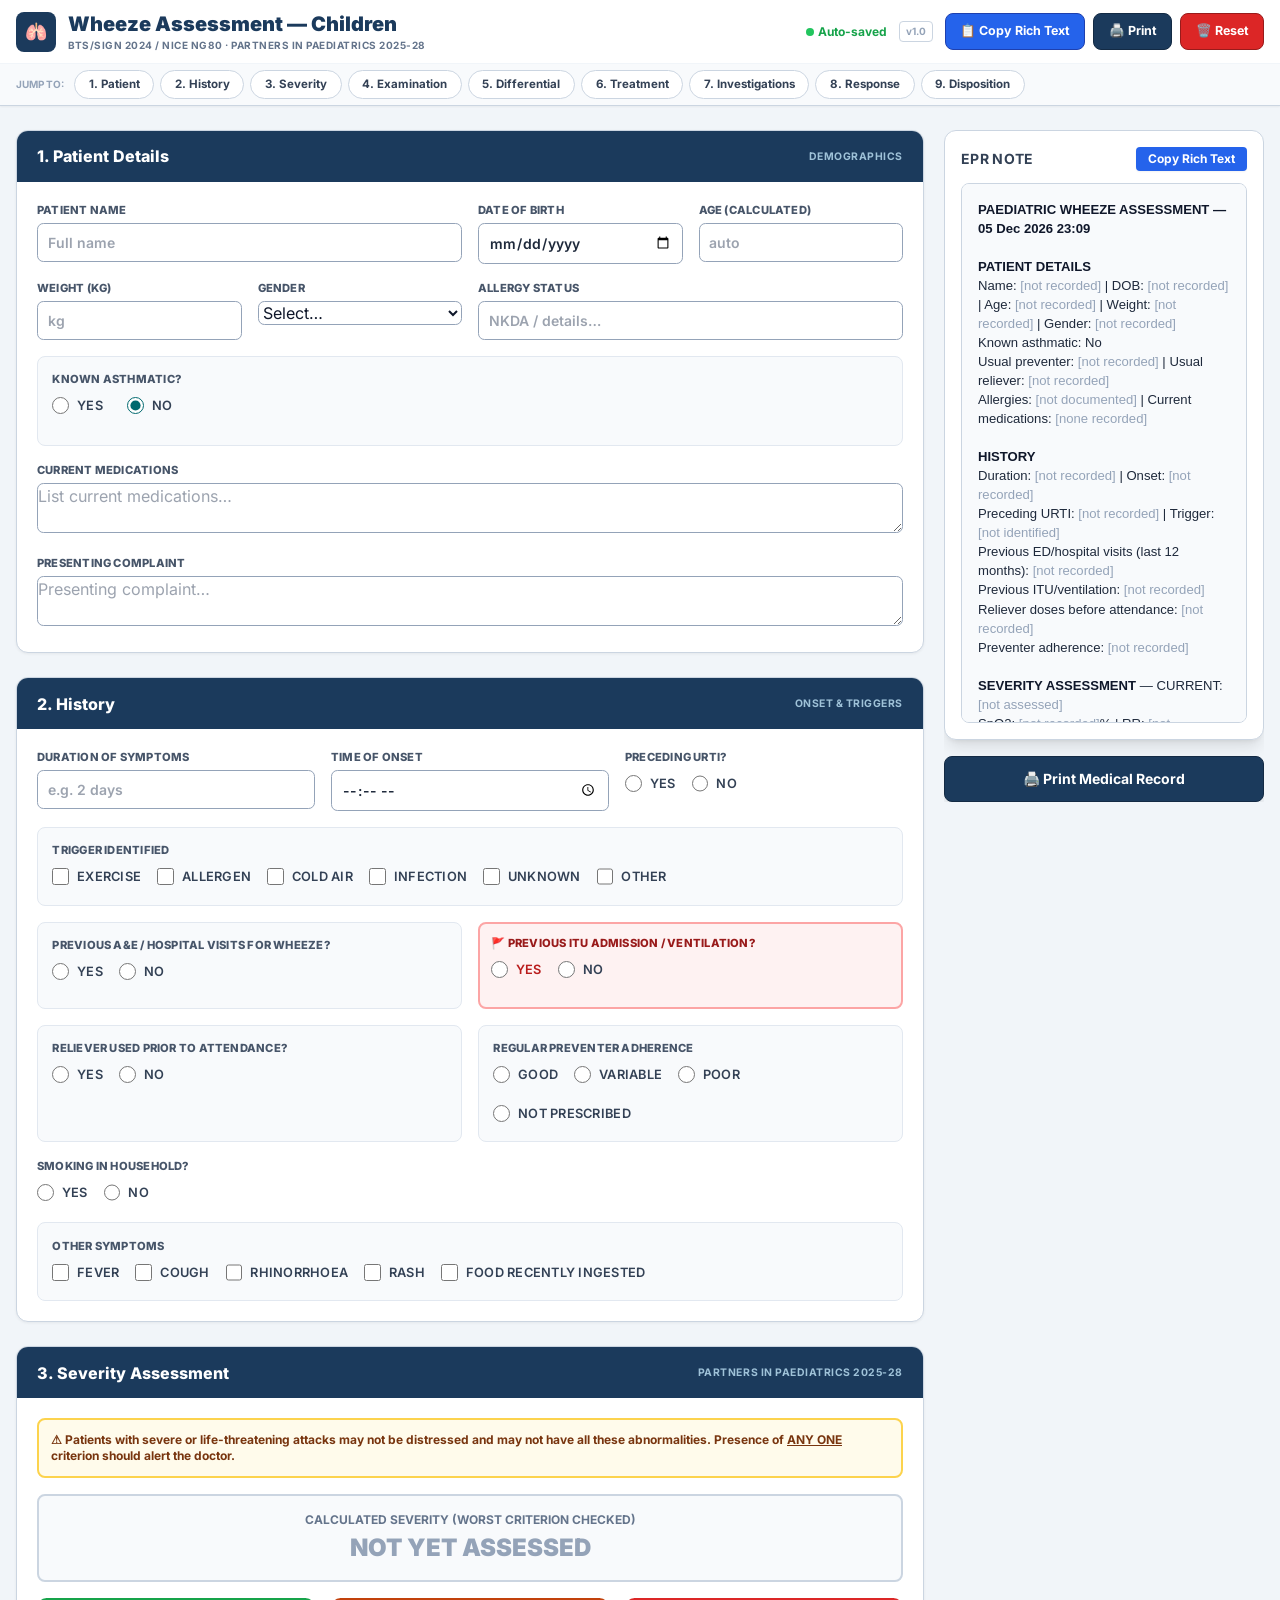
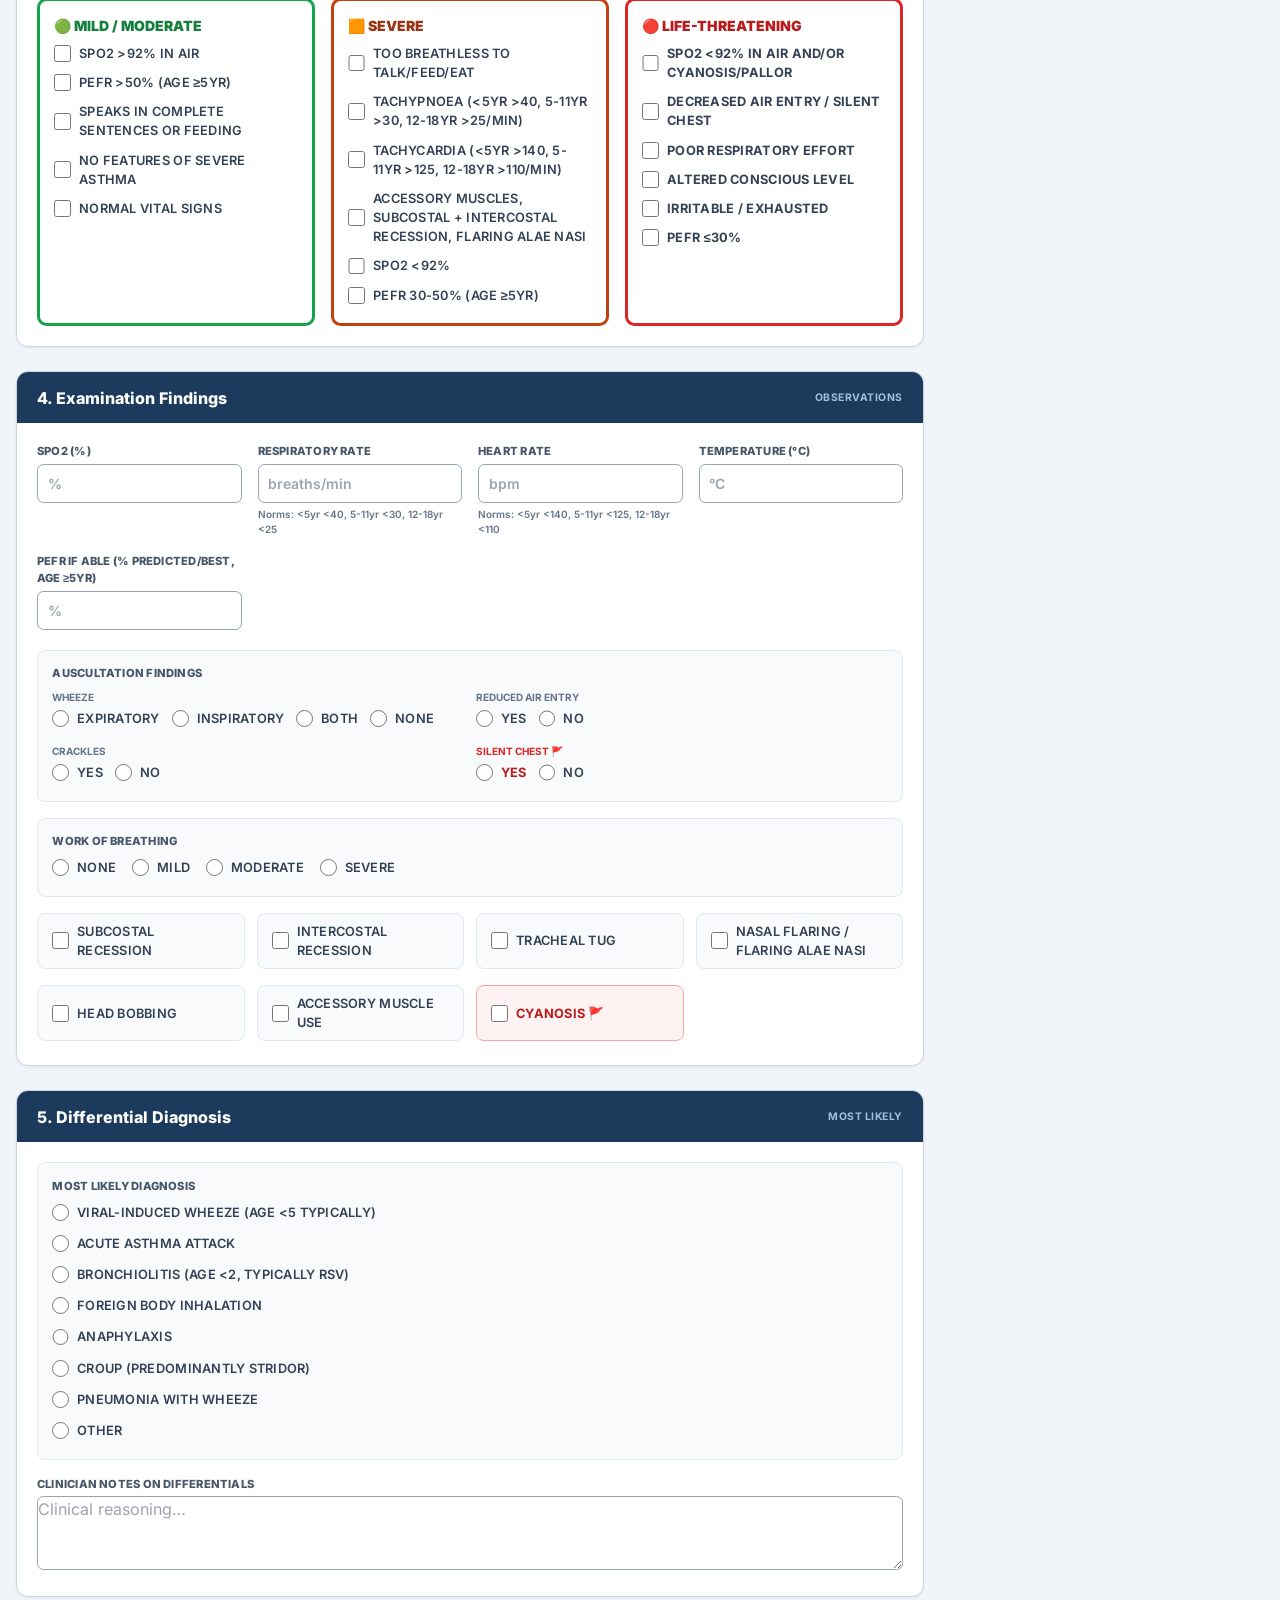
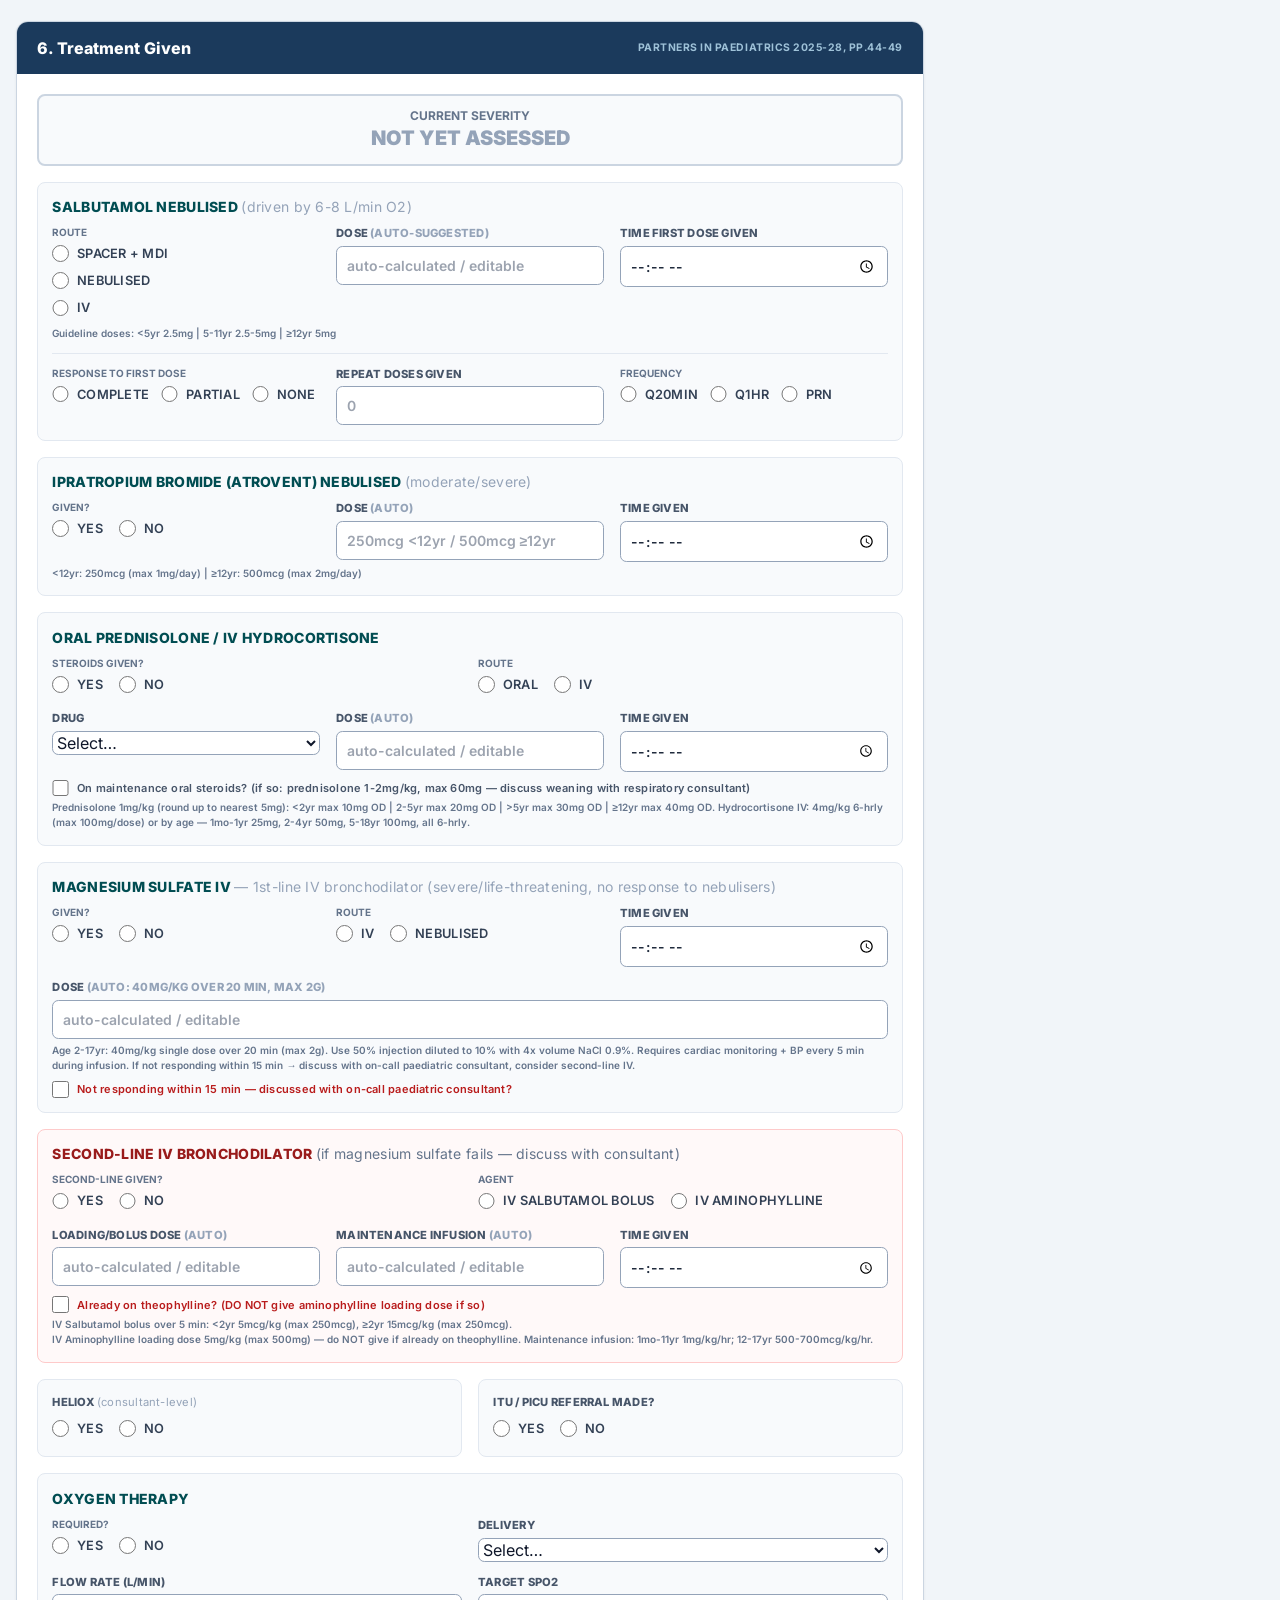
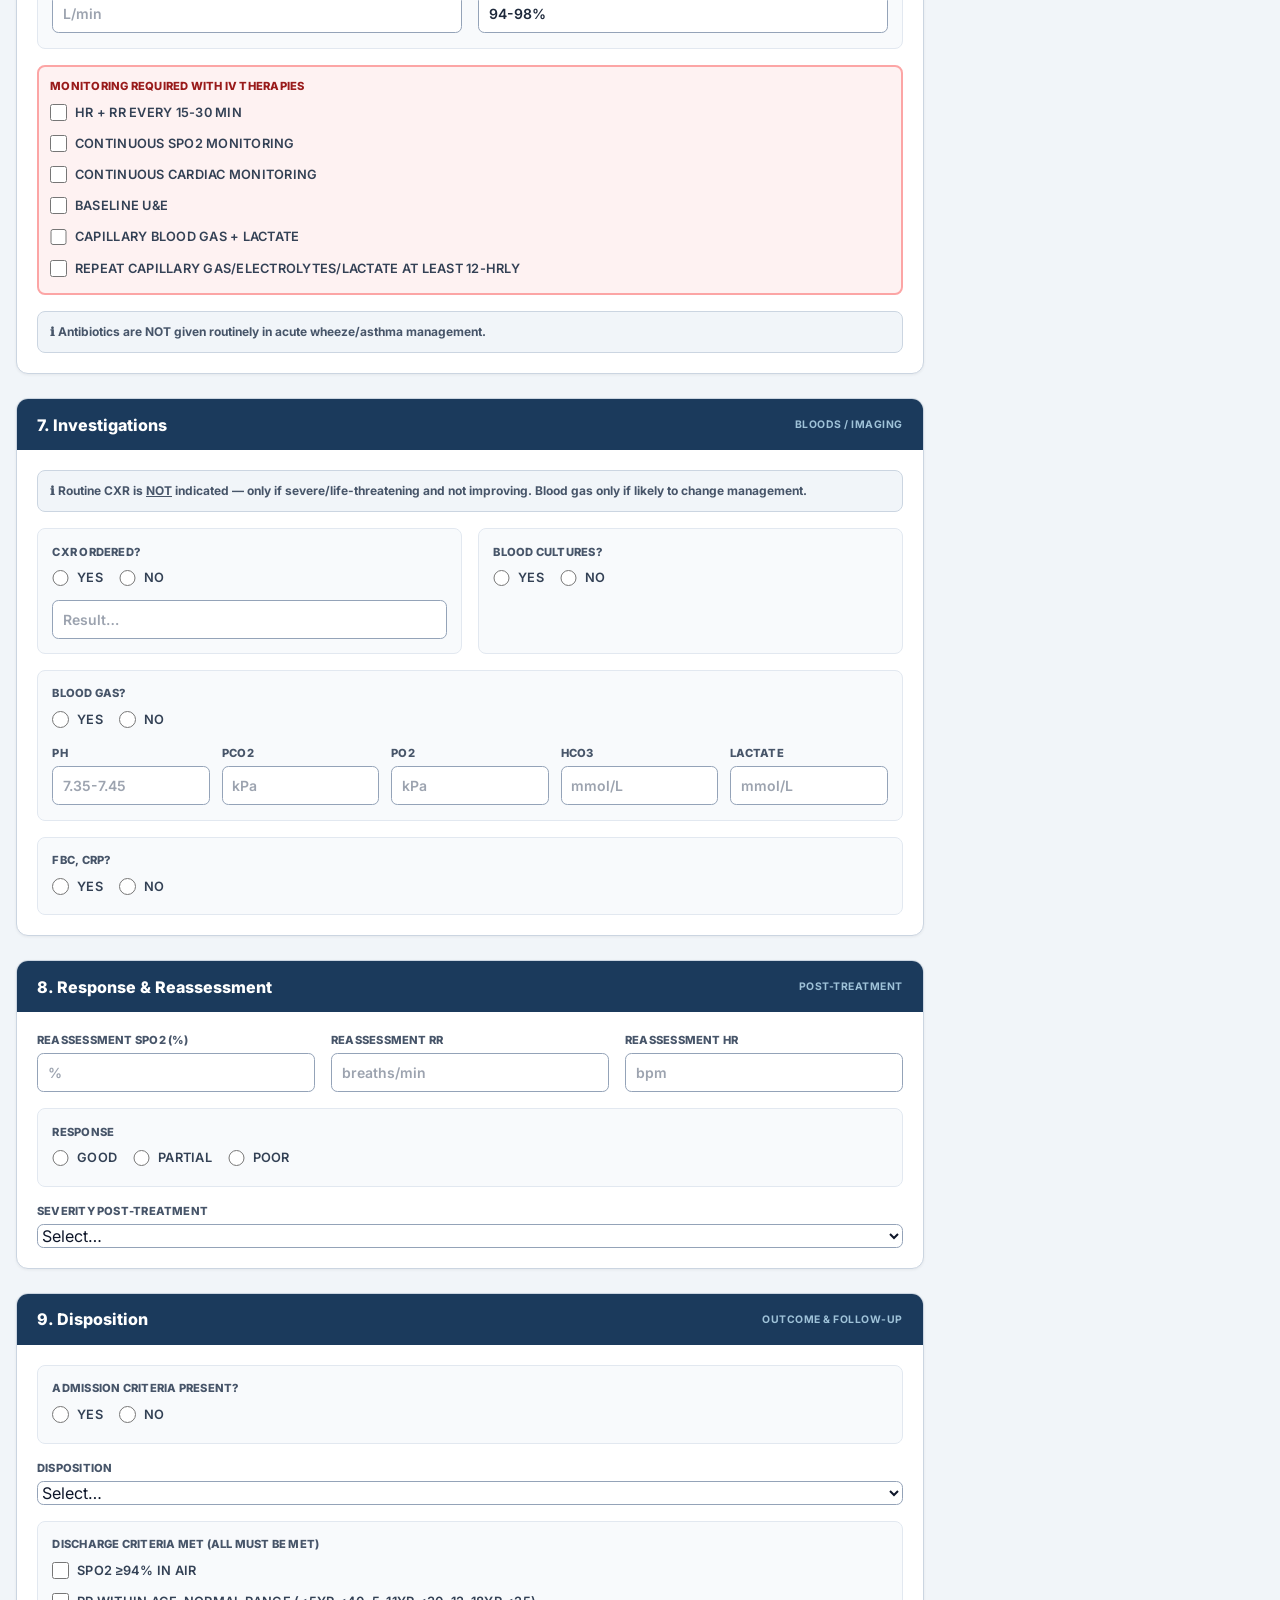
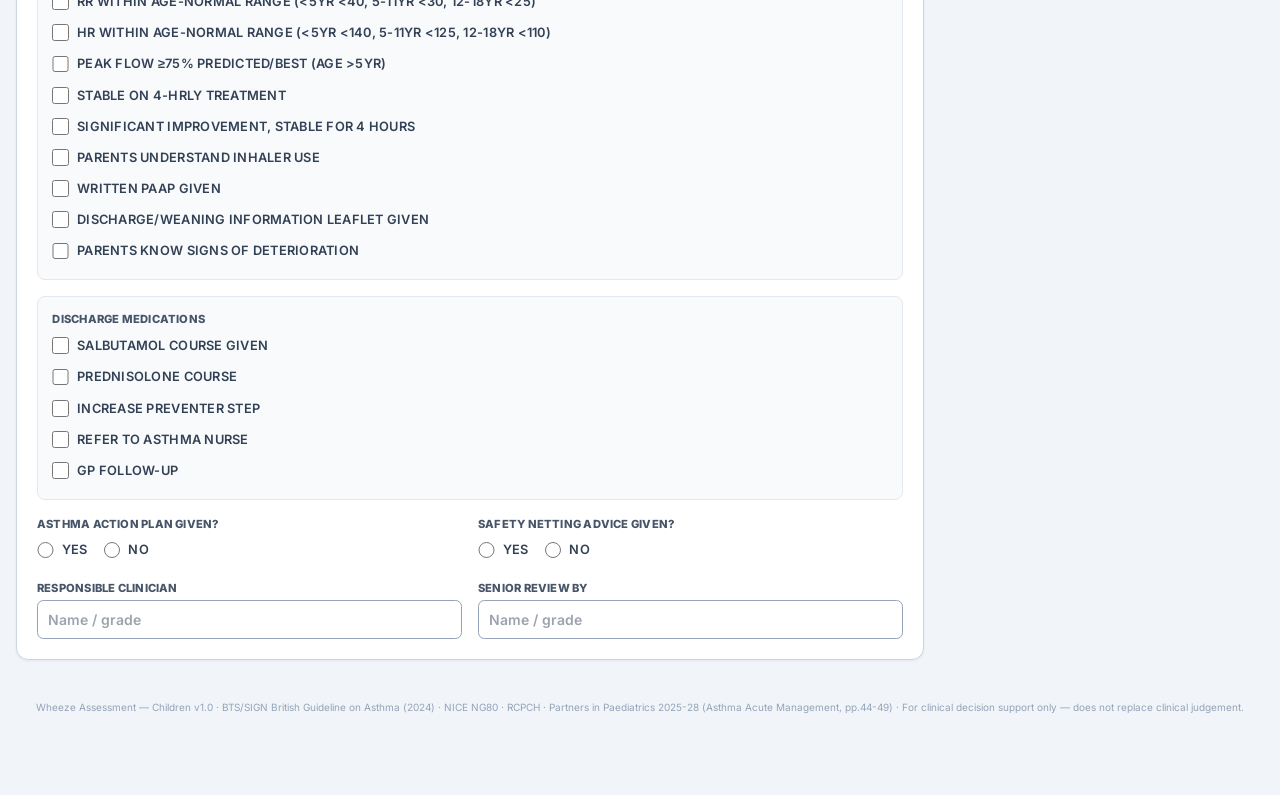
==== paed-wheeze-standalone.html @ bb624898 "feat: add self-contained standalone file for SharePoint (pre-populated EPR note template)" ====
<!DOCTYPE html>
<html lang="en-GB">
<head>
<meta charset="UTF-8">
<meta name="viewport" content="width=device-width, initial-scale=1.0">
<title>Wheeze Assessment — Children | ED Clinical Tool</title>




<style>
  :root{
    --navy:#1B3A5C;
    --navy-dark:#132A44;
    --teal:#01696F;
    --teal-dark:#014D52;
  }
  html { scroll-behavior: smooth; }
  body { font-family: 'Inter', sans-serif; }

  ::-webkit-scrollbar { width: 8px; height: 8px; }
  ::-webkit-scrollbar-track { background: #f1f5f9; }
  ::-webkit-scrollbar-thumb { background: #94a3b8; border-radius: 4px; }

  label { display:block; font-size:0.7rem; font-weight:800; text-transform:uppercase; letter-spacing:.02em; color:#475569; margin-bottom:0.25rem; }

  input[type="text"], input[type="number"], input[type="time"], input[type="date"], select, textarea {
    width:100%; padding:0.5rem 0.6rem; font-size:0.875rem; border-radius:0.4rem;
    border:1px solid #94a3b8; font-weight:600; color:#1e293b; background:#fff;
    outline:none; transition:all .15s;
  }
  input:focus, select:focus, textarea:focus {
    border-color: var(--teal); box-shadow: 0 0 0 3px rgba(1,105,111,0.18);
  }
  textarea { font-weight:500; }

  .section-card {
    background:#fff; border-radius:0.75rem; border:1px solid #cbd5e1;
    box-shadow:0 1px 3px 0 rgb(0 0 0 / .06); overflow:hidden;
  }
  .section-header {
    background: var(--navy);
    color:#fff; padding:0.85rem 1.25rem; font-size:1rem; font-weight:800;
    display:flex; align-items:center; justify-content:space-between; gap:.5rem;
  }
  .section-header .subtag { font-size:0.65rem; font-weight:700; text-transform:uppercase; color:#9fc2d8; letter-spacing:.05em; }
  .section-body { padding:1.25rem; display:flex; flex-direction:column; gap:1rem; }

  .sub-card { background:#f8fafc; border:1px solid #e2e8f0; border-radius:0.5rem; padding:0.9rem; }

  .nav-pill {
    display:inline-block; padding:0.3rem 0.85rem; font-size:0.72rem; font-weight:700;
    border-radius:9999px; border:1px solid #cbd5e1; white-space:nowrap; color:#334155;
    background:#fff; transition:all .15s;
  }
  .nav-pill:hover { background:#e6f5f6; border-color: var(--teal); color: var(--teal-dark); }

  .btn { display:inline-flex; align-items:center; justify-content:center; gap:.4rem; font-weight:700; font-size:0.78rem; padding:0.5rem 0.9rem; border-radius:0.5rem; transition:all .15s; cursor:pointer; border:1px solid transparent; }
  .btn:active { transform: translateY(1px); }
  .btn-teal { background: var(--teal); color:#fff; border-color: var(--teal-dark); }
  .btn-teal:hover { background: var(--teal-dark); }
  .btn-navy { background: var(--navy); color:#fff; border-color: var(--navy-dark); }
  .btn-navy:hover { background: var(--navy-dark); }
  .btn-outline { background:#fff; color:#334155; border-color:#cbd5e1; }
  .btn-outline:hover { background:#f1f5f9; }
  .btn-red { background:#dc2626; color:#fff; border-color:#991b1b; }
  .btn-red:hover { background:#b91c1c; }
  .bg-blue-600 { background-color:#2563eb; }
  .bg-green-600 { background-color:#16a34a; }

  .checkbox-row, .radio-row { display:flex; align-items:center; gap:.5rem; font-size:0.8rem; font-weight:600; color:#334155; cursor:pointer; }
  input[type="checkbox"], input[type="radio"] { width:1.05rem; height:1.05rem; accent-color: var(--teal); flex-shrink:0; }

  .flag-red { color:#b91c1c !important; font-weight:800; }
  .flag-amber { color:#b45309 !important; font-weight:800; }
  .badge-red { background:#fee2e2; border:1px solid #fca5a5; color:#991b1b; padding:0.15rem 0.5rem; border-radius:0.3rem; font-size:0.68rem; font-weight:800; text-transform:uppercase; }
  .badge-amber { background:#fef3c7; border:1px solid #fcd34d; color:#92400e; padding:0.15rem 0.5rem; border-radius:0.3rem; font-size:0.68rem; font-weight:800; text-transform:uppercase; }

  .severity-card { border-width:3px; border-radius:0.6rem; padding:0.9rem; background:#fff; }
  .sev-mildmod { border-color:#16a34a; }
  .sev-severe { border-color:#c2410c; }
  .sev-lifethreat { border-color:#dc2626; }
  .sev-title-mildmod { color:#15803d; }
  .sev-title-severe { color:#9a3412; }
  .sev-title-lifethreat { color:#b91c1c; }

  .redflag-box { background:#fef2f2; border:2px solid #fca5a5; border-radius:0.5rem; padding:0.7rem; }

  .rich-output {
    font-family: 'Segoe UI', Tahoma, Geneva, Verdana, sans-serif;
    font-size:0.82rem; line-height:1.45; color:#1e293b; background:#f8fafc;
    border:1px solid #cbd5e1; border-radius:0.5rem; padding:1rem;
    min-height:26rem; max-height:60vh; overflow-y:auto; white-space:pre-wrap;
  }
  .rich-output b, .rich-output strong { color:#0f172a; }

  .scroll-mt-32 { scroll-margin-top: 8rem; }

  #severity-banner { transition: all .2s; }

  @media print {
    @page { margin: 1cm; size: A4 portrait; }
    body { background:#fff; -webkit-print-color-adjust:exact; print-color-adjust:exact; }
    .no-print { display:none !important; }
    .section-card { break-inside:avoid; border:1px solid #999 !important; box-shadow:none !important; margin-bottom:0.6rem; }
    #app-grid { display:block !important; }
    #epr-col { display:none !important; }
  }
</style>
<style>
/* ── SharePoint-safe two-column layout ───────────────────── */
.app-grid {
    display: grid;
    grid-template-columns: 1fr 320px;
    gap: 1.25rem;
    align-items: start;
}
.app-main-col {
    min-width: 0;
}
.app-epr-col {
    position: sticky;
    top: 72px;
    max-height: calc(100vh - 82px);
    overflow-y: auto;
}
@media print {
    .app-epr-col { display: none !important; }
    .app-grid { display: block !important; }
}
</style>
<style>
/* ── SharePoint-safe two-column layout ───────────────────── */
.app-grid {
    display: grid;
    grid-template-columns: 1fr 320px;
    gap: 1.25rem;
    align-items: start;
}
.app-main-col {
    min-width: 0;
}
.app-epr-col {
    position: sticky;
    top: 72px;
    max-height: calc(100vh - 82px);
    overflow-y: auto;
}
@media print {
    .app-epr-col { display: none !important; }
    .app-grid { display: block !important; }
}
</style>
<style>
@font-face{font-family:'Inter';font-weight:400 900;font-display:swap;src:url('[data-uri]') format('woff2');unicode-range:U+0100-02BA,U+1D00-1DBF,U+1E00-1E9F,U+2020,U+20A0-20AB,U+20AD-20C0,U+2113,U+2C60-2C7F,U+A720-A7FF;}
@font-face{font-family:'Inter';font-weight:400 900;font-display:swap;src:url('[data-uri]') format('woff2');unicode-range:U+0000-00FF,U+0131,U+0152-0153,U+02BB-02BC,U+02C6,U+02DA,U+02DC,U+2000-206F,U+20AC,U+2122,U+2191,U+2193,U+2212,U+2215,U+FEFF,U+FFFD;}
*,:after,:before{--tw-border-spacing-x:0;--tw-border-spacing-y:0;--tw-translate-x:0;--tw-translate-y:0;--tw-rotate:0;--tw-skew-x:0;--tw-skew-y:0;--tw-scale-x:1;--tw-scale-y:1;--tw-pan-x: ;--tw-pan-y: ;--tw-pinch-zoom: ;--tw-scroll-snap-strictness:proximity;--tw-gradient-from-position: ;--tw-gradient-via-position: ;--tw-gradient-to-position: ;--tw-ordinal: ;--tw-slashed-zero: ;--tw-numeric-figure: ;--tw-numeric-spacing: ;--tw-numeric-fraction: ;--tw-ring-inset: ;--tw-ring-offset-width:0px;--tw-ring-offset-color:#fff;--tw-ring-color:rgba(59,130,246,.5);--tw-ring-offset-shadow:0 0 #0000;--tw-ring-shadow:0 0 #0000;--tw-shadow:0 0 #0000;--tw-shadow-colored:0 0 #0000;--tw-blur: ;--tw-brightness: ;--tw-contrast: ;--tw-grayscale: ;--tw-hue-rotate: ;--tw-invert: ;--tw-saturate: ;--tw-sepia: ;--tw-drop-shadow: ;--tw-backdrop-blur: ;--tw-backdrop-brightness: ;--tw-backdrop-contrast: ;--tw-backdrop-grayscale: ;--tw-backdrop-hue-rotate: ;--tw-backdrop-invert: ;--tw-backdrop-opacity: ;--tw-backdrop-saturate: ;--tw-backdrop-sepia: ;--tw-contain-size: ;--tw-contain-layout: ;--tw-contain-paint: ;--tw-contain-style: }::backdrop{--tw-border-spacing-x:0;--tw-border-spacing-y:0;--tw-translate-x:0;--tw-translate-y:0;--tw-rotate:0;--tw-skew-x:0;--tw-skew-y:0;--tw-scale-x:1;--tw-scale-y:1;--tw-pan-x: ;--tw-pan-y: ;--tw-pinch-zoom: ;--tw-scroll-snap-strictness:proximity;--tw-gradient-from-position: ;--tw-gradient-via-position: ;--tw-gradient-to-position: ;--tw-ordinal: ;--tw-slashed-zero: ;--tw-numeric-figure: ;--tw-numeric-spacing: ;--tw-numeric-fraction: ;--tw-ring-inset: ;--tw-ring-offset-width:0px;--tw-ring-offset-color:#fff;--tw-ring-color:rgba(59,130,246,.5);--tw-ring-offset-shadow:0 0 #0000;--tw-ring-shadow:0 0 #0000;--tw-shadow:0 0 #0000;--tw-shadow-colored:0 0 #0000;--tw-blur: ;--tw-brightness: ;--tw-contrast: ;--tw-grayscale: ;--tw-hue-rotate: ;--tw-invert: ;--tw-saturate: ;--tw-sepia: ;--tw-drop-shadow: ;--tw-backdrop-blur: ;--tw-backdrop-brightness: ;--tw-backdrop-contrast: ;--tw-backdrop-grayscale: ;--tw-backdrop-hue-rotate: ;--tw-backdrop-invert: ;--tw-backdrop-opacity: ;--tw-backdrop-saturate: ;--tw-backdrop-sepia: ;--tw-contain-size: ;--tw-contain-layout: ;--tw-contain-paint: ;--tw-contain-style: }/*! tailwindcss v3.4.19 | MIT License | https://tailwindcss.com*/*,:after,:before{box-sizing:border-box;border:0 solid #e5e7eb}:after,:before{--tw-content:""}:host,html{line-height:1.5;-webkit-text-size-adjust:100%;-moz-tab-size:4;-o-tab-size:4;tab-size:4;font-family:ui-sans-serif,system-ui,sans-serif,Apple Color Emoji,Segoe UI Emoji,Segoe UI Symbol,Noto Color Emoji;font-feature-settings:normal;font-variation-settings:normal;-webkit-tap-highlight-color:transparent}body{margin:0;line-height:inherit}hr{height:0;color:inherit;border-top-width:1px}abbr:where([title]){-webkit-text-decoration:underline dotted;text-decoration:underline dotted}h1,h2,h3,h4,h5,h6{font-size:inherit;font-weight:inherit}a{color:inherit;text-decoration:inherit}b,strong{font-weight:bolder}code,kbd,pre,samp{font-family:ui-monospace,SFMono-Regular,Menlo,Monaco,Consolas,Liberation Mono,Courier New,monospace;font-feature-settings:normal;font-variation-settings:normal;font-size:1em}small{font-size:80%}sub,sup{font-size:75%;line-height:0;position:relative;vertical-align:baseline}sub{bottom:-.25em}sup{top:-.5em}table{text-indent:0;border-color:inherit;border-collapse:collapse}button,input,optgroup,select,textarea{font-family:inherit;font-feature-settings:inherit;font-variation-settings:inherit;font-size:100%;font-weight:inherit;line-height:inherit;letter-spacing:inherit;color:inherit;margin:0;padding:0}button,select{text-transform:none}button,input:where([type=button]),input:where([type=reset]),input:where([type=submit]){-webkit-appearance:button;background-color:transparent;background-image:none}:-moz-focusring{outline:auto}:-moz-ui-invalid{box-shadow:none}progress{vertical-align:baseline}::-webkit-inner-spin-button,::-webkit-outer-spin-button{height:auto}[type=search]{-webkit-appearance:textfield;outline-offset:-2px}::-webkit-search-decoration{-webkit-appearance:none}::-webkit-file-upload-button{-webkit-appearance:button;font:inherit}summary{display:list-item}blockquote,dd,dl,figure,h1,h2,h3,h4,h5,h6,hr,p,pre{margin:0}fieldset{margin:0}fieldset,legend{padding:0}menu,ol,ul{list-style:none;margin:0;padding:0}dialog{padding:0}textarea{resize:vertical}input::-moz-placeholder,textarea::-moz-placeholder{opacity:1;color:#9ca3af}input::placeholder,textarea::placeholder{opacity:1;color:#9ca3af}[role=button],button{cursor:pointer}:disabled{cursor:default}audio,canvas,embed,iframe,img,object,svg,video{display:block;vertical-align:middle}img,video{max-width:100%;height:auto}[hidden]:where(:not([hidden=until-found])){display:none}.sticky{position:sticky}.top-0{top:0}.z-50{z-index:50}.mx-auto{margin-left:auto;margin-right:auto}.\!mb-0{margin-bottom:0!important}.mb-1{margin-bottom:.25rem}.mb-2{margin-bottom:.5rem}.mb-3{margin-bottom:.75rem}.mr-1{margin-right:.25rem}.mt-1{margin-top:.25rem}.mt-2{margin-top:.5rem}.mt-3{margin-top:.75rem}.block{display:block}.flex{display:flex}.grid{display:grid}.hidden{display:none}.h-10{height:2.5rem}.h-2{height:.5rem}.w-10{width:2.5rem}.w-2{width:.5rem}.w-full{width:100%}.max-w-\[1400px\]{max-width:1400px}.transform{transform:translate(var(--tw-translate-x),var(--tw-translate-y)) rotate(var(--tw-rotate)) skewX(var(--tw-skew-x)) skewY(var(--tw-skew-y)) scaleX(var(--tw-scale-x)) scaleY(var(--tw-scale-y))}@keyframes pulse{50%{opacity:.5}}.animate-pulse{animation:pulse 2s cubic-bezier(.4,0,.6,1) infinite}.scroll-mt-32{scroll-margin-top:8rem}.grid-cols-1{grid-template-columns:repeat(1,minmax(0,1fr))}.grid-cols-2{grid-template-columns:repeat(2,minmax(0,1fr))}.flex-col{flex-direction:column}.flex-wrap{flex-wrap:wrap}.items-center{align-items:center}.justify-center{justify-content:center}.justify-between{justify-content:space-between}.gap-1{gap:.25rem}.gap-1\.5{gap:.375rem}.gap-2{gap:.5rem}.gap-3{gap:.75rem}.gap-4{gap:1rem}.gap-6{gap:1.5rem}.space-y-4>:not([hidden])~:not([hidden]){--tw-space-y-reverse:0;margin-top:calc(1rem*(1 - var(--tw-space-y-reverse)));margin-bottom:calc(1rem*var(--tw-space-y-reverse))}.overflow-x-auto{overflow-x:auto}.whitespace-nowrap{white-space:nowrap}.rounded{border-radius:.25rem}.rounded-full{border-radius:9999px}.rounded-lg{border-radius:.5rem}.rounded-xl{border-radius:.75rem}.border{border-width:1px}.border-2{border-width:2px}.border-b{border-bottom-width:1px}.border-b-2{border-bottom-width:2px}.border-t{border-top-width:1px}.\!border-red-300{--tw-border-opacity:1!important;border-color:rgb(252 165 165/var(--tw-border-opacity,1))!important}.border-amber-300{--tw-border-opacity:1;border-color:rgb(252 211 77/var(--tw-border-opacity,1))}.border-blue-800{--tw-border-opacity:1;border-color:rgb(30 64 175/var(--tw-border-opacity,1))}.border-green-500{--tw-border-opacity:1;border-color:rgb(34 197 94/var(--tw-border-opacity,1))}.border-orange-600{--tw-border-opacity:1;border-color:rgb(234 88 12/var(--tw-border-opacity,1))}.border-red-200{--tw-border-opacity:1;border-color:rgb(254 202 202/var(--tw-border-opacity,1))}.border-red-600{--tw-border-opacity:1;border-color:rgb(220 38 38/var(--tw-border-opacity,1))}.border-slate-100{--tw-border-opacity:1;border-color:rgb(241 245 249/var(--tw-border-opacity,1))}.border-slate-200{--tw-border-opacity:1;border-color:rgb(226 232 240/var(--tw-border-opacity,1))}.border-slate-300{--tw-border-opacity:1;border-color:rgb(203 213 225/var(--tw-border-opacity,1))}.\!bg-red-50{--tw-bg-opacity:1!important;background-color:rgb(254 242 242/var(--tw-bg-opacity,1))!important}.bg-amber-50{--tw-bg-opacity:1;background-color:rgb(255 251 235/var(--tw-bg-opacity,1))}.bg-blue-600{--tw-bg-opacity:1;background-color:rgb(37 99 235/var(--tw-bg-opacity,1))}.bg-green-50{--tw-bg-opacity:1;background-color:rgb(240 253 244/var(--tw-bg-opacity,1))}.bg-green-500{--tw-bg-opacity:1;background-color:rgb(34 197 94/var(--tw-bg-opacity,1))}.bg-green-600{--tw-bg-opacity:1;background-color:rgb(22 163 74/var(--tw-bg-opacity,1))}.bg-orange-50{--tw-bg-opacity:1;background-color:rgb(255 247 237/var(--tw-bg-opacity,1))}.bg-red-50{--tw-bg-opacity:1;background-color:rgb(254 242 242/var(--tw-bg-opacity,1))}.bg-red-50\/40{background-color:hsla(0,86%,97%,.4)}.bg-slate-100{--tw-bg-opacity:1;background-color:rgb(241 245 249/var(--tw-bg-opacity,1))}.bg-slate-50{--tw-bg-opacity:1;background-color:rgb(248 250 252/var(--tw-bg-opacity,1))}.bg-slate-50\/90{background-color:rgba(248,250,252,.9)}.bg-white{--tw-bg-opacity:1;background-color:rgb(255 255 255/var(--tw-bg-opacity,1))}.p-3{padding:.75rem}.p-4{padding:1rem}.\!py-2{padding-top:.5rem!important;padding-bottom:.5rem!important}.px-1\.5{padding-left:.375rem;padding-right:.375rem}.px-3{padding-left:.75rem;padding-right:.75rem}.px-4{padding-left:1rem;padding-right:1rem}.py-0\.5{padding-top:.125rem;padding-bottom:.125rem}.py-1{padding-top:.25rem;padding-bottom:.25rem}.py-1\.5{padding-top:.375rem;padding-bottom:.375rem}.py-2\.5{padding-top:.625rem;padding-bottom:.625rem}.py-3{padding-top:.75rem;padding-bottom:.75rem}.py-4{padding-top:1rem;padding-bottom:1rem}.py-6{padding-top:1.5rem;padding-bottom:1.5rem}.pb-16{padding-bottom:4rem}.pb-3{padding-bottom:.75rem}.pt-3{padding-top:.75rem}.text-center{text-align:center}.\!text-\[11px\]{font-size:11px!important}.text-2xl{font-size:1.5rem;line-height:2rem}.text-\[10px\]{font-size:10px}.text-lg{font-size:1.125rem;line-height:1.75rem}.text-sm{font-size:.875rem;line-height:1.25rem}.text-xl{font-size:1.25rem;line-height:1.75rem}.text-xs{font-size:.75rem;line-height:1rem}.\!font-semibold{font-weight:600!important}.font-black{font-weight:900}.font-bold{font-weight:700}.font-normal{font-weight:400}.font-semibold{font-weight:600}.uppercase{text-transform:uppercase}.\!normal-case{text-transform:none!important}.normal-case{text-transform:none}.leading-none{line-height:1}.tracking-wide{letter-spacing:.025em}.tracking-wider{letter-spacing:.05em}.text-amber-900{--tw-text-opacity:1;color:rgb(120 53 15/var(--tw-text-opacity,1))}.text-green-600{--tw-text-opacity:1;color:rgb(22 163 74/var(--tw-text-opacity,1))}.text-green-700{--tw-text-opacity:1;color:rgb(21 128 61/var(--tw-text-opacity,1))}.text-orange-800{--tw-text-opacity:1;color:rgb(154 52 18/var(--tw-text-opacity,1))}.text-red-600{--tw-text-opacity:1;color:rgb(220 38 38/var(--tw-text-opacity,1))}.text-red-700{--tw-text-opacity:1;color:rgb(185 28 28/var(--tw-text-opacity,1))}.text-red-800{--tw-text-opacity:1;color:rgb(153 27 27/var(--tw-text-opacity,1))}.text-slate-400{--tw-text-opacity:1;color:rgb(148 163 184/var(--tw-text-opacity,1))}.text-slate-500{--tw-text-opacity:1;color:rgb(100 116 139/var(--tw-text-opacity,1))}.text-slate-600{--tw-text-opacity:1;color:rgb(71 85 105/var(--tw-text-opacity,1))}.text-slate-700{--tw-text-opacity:1;color:rgb(51 65 85/var(--tw-text-opacity,1))}.text-slate-900{--tw-text-opacity:1;color:rgb(15 23 42/var(--tw-text-opacity,1))}.text-white{--tw-text-opacity:1;color:rgb(255 255 255/var(--tw-text-opacity,1))}.antialiased{-webkit-font-smoothing:antialiased;-moz-osx-font-smoothing:grayscale}.shadow-lg{--tw-shadow:0 10px 15px -3px rgba(0,0,0,.1),0 4px 6px -4px rgba(0,0,0,.1);--tw-shadow-colored:0 10px 15px -3px var(--tw-shadow-color),0 4px 6px -4px var(--tw-shadow-color)}.shadow-lg,.shadow-sm{box-shadow:var(--tw-ring-offset-shadow,0 0 #0000),var(--tw-ring-shadow,0 0 #0000),var(--tw-shadow)}.shadow-sm{--tw-shadow:0 1px 2px 0 rgba(0,0,0,.05);--tw-shadow-colored:0 1px 2px 0 var(--tw-shadow-color)}.filter{filter:var(--tw-blur) var(--tw-brightness) var(--tw-contrast) var(--tw-grayscale) var(--tw-hue-rotate) var(--tw-invert) var(--tw-saturate) var(--tw-sepia) var(--tw-drop-shadow)}.backdrop-blur{--tw-backdrop-blur:blur(8px);-webkit-backdrop-filter:var(--tw-backdrop-blur) var(--tw-backdrop-brightness) var(--tw-backdrop-contrast) var(--tw-backdrop-grayscale) var(--tw-backdrop-hue-rotate) var(--tw-backdrop-invert) var(--tw-backdrop-opacity) var(--tw-backdrop-saturate) var(--tw-backdrop-sepia);backdrop-filter:var(--tw-backdrop-blur) var(--tw-backdrop-brightness) var(--tw-backdrop-contrast) var(--tw-backdrop-grayscale) var(--tw-backdrop-hue-rotate) var(--tw-backdrop-invert) var(--tw-backdrop-opacity) var(--tw-backdrop-saturate) var(--tw-backdrop-sepia)}.transition{transition-property:color,background-color,border-color,text-decoration-color,fill,stroke,opacity,box-shadow,transform,filter,-webkit-backdrop-filter;transition-property:color,background-color,border-color,text-decoration-color,fill,stroke,opacity,box-shadow,transform,filter,backdrop-filter;transition-property:color,background-color,border-color,text-decoration-color,fill,stroke,opacity,box-shadow,transform,filter,backdrop-filter,-webkit-backdrop-filter;transition-timing-function:cubic-bezier(.4,0,.2,1);transition-duration:.15s}.hover\:bg-blue-700:hover{--tw-bg-opacity:1;background-color:rgb(29 78 216/var(--tw-bg-opacity,1))}@media (min-width:640px){.sm\:flex{display:flex}}@media (min-width:768px){.md\:col-span-1{grid-column:span 1/span 1}.md\:col-span-2{grid-column:span 2/span 2}.md\:grid-cols-2{grid-template-columns:repeat(2,minmax(0,1fr))}.md\:grid-cols-3{grid-template-columns:repeat(3,minmax(0,1fr))}.md\:grid-cols-4{grid-template-columns:repeat(4,minmax(0,1fr))}.md\:grid-cols-5{grid-template-columns:repeat(5,minmax(0,1fr))}.md\:text-xl{font-size:1.25rem;line-height:1.75rem}}
</style>
</head>
<body class="bg-slate-100 text-slate-900 antialiased pb-16">

  <header class="bg-white shadow-sm sticky top-0 z-50 border-b border-slate-300 no-print">
    <div class="max-w-[1400px] mx-auto px-4 py-2.5 flex flex-wrap justify-between items-center gap-2 border-b border-slate-100">
      <div class="flex items-center gap-3">
        <div class="w-10 h-10 rounded-lg flex items-center justify-center text-white font-black text-lg" style="background: var(--navy);">🫁</div>
        <div>
          <h1 class="text-lg md:text-xl font-black leading-none" style="color: var(--navy);">Wheeze Assessment — Children</h1>
          <p class="text-[10px] text-slate-500 font-bold uppercase tracking-wider">BTS/SIGN 2024 / NICE NG80 · Partners in Paediatrics 2025-28</p>
        </div>
      </div>

      <div class="flex items-center gap-2 flex-wrap">
        <p id="autosave-indicator" class="hidden sm:flex text-xs text-green-600 font-bold items-center gap-1 mr-1">
          <span class="w-2 h-2 rounded-full bg-green-500 animate-pulse"></span> Auto-saved
        </p>
        <span class="text-[10px] font-bold text-slate-400 border border-slate-300 rounded px-1.5 py-0.5 mr-1">v1.0</span>
        <button type="button" id="copy-rich-text-btn" onclick="copyRichText()" class="btn bg-blue-600 text-white border-blue-800 hover:bg-blue-700">📋 Copy Rich Text</button>
        <button type="button" id="print-btn" class="btn btn-navy">🖨️ Print</button>
        <button type="button" id="reset-btn" class="btn btn-red">🗑️ Reset</button>
      </div>
    </div>

    <div class="bg-slate-50/90 backdrop-blur">
      <div class="max-w-[1400px] mx-auto px-4 py-1.5 flex items-center gap-1.5 overflow-x-auto" style="scrollbar-width:none;">
        <span class="text-[10px] font-bold uppercase text-slate-400 mr-1 whitespace-nowrap">Jump to:</span>
        <a href="#sec-1" class="nav-pill">1. Patient</a>
        <a href="#sec-2" class="nav-pill">2. History</a>
        <a href="#sec-3" class="nav-pill">3. Severity</a>
        <a href="#sec-4" class="nav-pill">4. Examination</a>
        <a href="#sec-5" class="nav-pill">5. Differential</a>
        <a href="#sec-6" class="nav-pill">6. Treatment</a>
        <a href="#sec-7" class="nav-pill">7. Investigations</a>
        <a href="#sec-8" class="nav-pill">8. Response</a>
        <a href="#sec-9" class="nav-pill">9. Disposition</a>
      </div>
    </div>
  </header>

  <main class="max-w-[1400px] mx-auto px-4 py-6">
    <div class="app-grid">

      <div class="app-main-col">

        <div class="hidden print-header text-center border-b-2 pb-3 mb-2" style="border-color: var(--navy);">
          <h1 class="text-2xl font-black" style="color: var(--navy);">Wheeze Assessment — Children</h1>
          <p class="text-xs font-bold text-slate-500">BTS/SIGN British Guideline on Asthma (2024) / NICE NG80 / Partners in Paediatrics 2025-28</p>
        </div>

        <form id="wheeze-form" onsubmit="return false;" class="flex flex-col gap-6">

          <!-- SECTION 1: PATIENT DETAILS -->
          <div id="sec-1" class="section-card scroll-mt-32">
            <div class="section-header">
              <span>1. Patient Details</span>
              <span class="subtag">Demographics</span>
            </div>
            <div class="section-body">
              <div class="grid grid-cols-1 md:grid-cols-4 gap-4">
                <div class="md:col-span-2">
                  <label for="pt-name">Patient Name</label>
                  <input type="text" id="pt-name" placeholder="Full name">
                </div>
                <div>
                  <label for="pt-dob">Date of Birth</label>
                  <input type="date" id="pt-dob">
                </div>
                <div>
                  <label for="pt-age">Age (calculated)</label>
                  <input type="text" id="pt-age" placeholder="auto" readonly class="bg-slate-100 font-bold">
                </div>
                <div>
                  <label for="pt-weight">Weight (kg)</label>
                  <input type="number" id="pt-weight" step="0.1" placeholder="kg" class="font-bold">
                </div>
                <div>
                  <label for="pt-gender">Gender</label>
                  <select id="pt-gender">
                    <option value="">Select…</option>
                    <option>Male</option>
                    <option>Female</option>
                    <option>Other / Not specified</option>
                  </select>
                </div>
                <div class="md:col-span-2">
                  <label for="pt-allergy">Allergy Status</label>
                  <input type="text" id="pt-allergy" placeholder="NKDA / details…">
                </div>
              </div>

              <div class="sub-card">
                <label class="mb-2">Known Asthmatic?</label>
                <div class="flex gap-6 mb-3">
                  <label class="radio-row"><input type="radio" name="known-asthmatic" value="Yes"> Yes</label>
                  <label class="radio-row"><input type="radio" name="known-asthmatic" value="No" checked> No</label>
                </div>
                <div id="asthmatic-details" class="hidden grid grid-cols-1 md:grid-cols-3 gap-4 pt-3 border-t border-slate-200">
                  <div>
                    <label for="asthma-years">Years Since Diagnosis</label>
                    <input type="text" id="asthma-years" placeholder="e.g. 3 years">
                  </div>
                  <div>
                    <label for="usual-preventer">Usual Preventer</label>
                    <input type="text" id="usual-preventer" placeholder="e.g. Clenil 100mcg BD">
                  </div>
                  <div>
                    <label for="usual-reliever">Usual Reliever</label>
                    <input type="text" id="usual-reliever" placeholder="e.g. Salbutamol PRN">
                  </div>
                </div>
              </div>

              <div>
                <label for="current-meds">Current Medications</label>
                <textarea id="current-meds" rows="2" placeholder="List current medications…"></textarea>
              </div>
              <div>
                <label for="presenting-complaint">Presenting Complaint</label>
                <textarea id="presenting-complaint" rows="2" placeholder="Presenting complaint…"></textarea>
              </div>
            </div>
          </div>

          <!-- SECTION 2: HISTORY -->
          <div id="sec-2" class="section-card scroll-mt-32">
            <div class="section-header">
              <span>2. History</span>
              <span class="subtag">Onset & Triggers</span>
            </div>
            <div class="section-body">
              <div class="grid grid-cols-1 md:grid-cols-3 gap-4">
                <div>
                  <label for="duration-symptoms">Duration of Symptoms</label>
                  <input type="text" id="duration-symptoms" placeholder="e.g. 2 days">
                </div>
                <div>
                  <label for="time-onset">Time of Onset</label>
                  <input type="time" id="time-onset">
                </div>
                <div>
                  <label class="mb-2">Preceding URTI?</label>
                  <div class="flex gap-4 mt-2">
                    <label class="radio-row"><input type="radio" name="preceding-urti" value="Yes"> Yes</label>
                    <label class="radio-row"><input type="radio" name="preceding-urti" value="No"> No</label>
                  </div>
                </div>
              </div>

              <div class="sub-card">
                <label class="mb-2">Trigger Identified</label>
                <div class="flex flex-wrap gap-4">
                  <label class="checkbox-row"><input type="checkbox" class="trigger-cb" value="Exercise"> Exercise</label>
                  <label class="checkbox-row"><input type="checkbox" class="trigger-cb" value="Allergen"> Allergen</label>
                  <label class="checkbox-row"><input type="checkbox" class="trigger-cb" value="Cold air"> Cold air</label>
                  <label class="checkbox-row"><input type="checkbox" class="trigger-cb" value="Infection"> Infection</label>
                  <label class="checkbox-row"><input type="checkbox" class="trigger-cb" value="Unknown"> Unknown</label>
                  <label class="checkbox-row"><input type="checkbox" class="trigger-cb" value="Other" id="trigger-other-cb"> Other</label>
                </div>
                <input type="text" id="trigger-other-text" placeholder="Specify other trigger…" class="hidden mt-2">
              </div>

              <div class="grid grid-cols-1 md:grid-cols-2 gap-4">
                <div class="sub-card">
                  <label class="mb-2">Previous A&E / Hospital Visits for Wheeze?</label>
                  <div class="flex gap-4 mb-2">
                    <label class="radio-row"><input type="radio" name="prev-visits" value="Yes"> Yes</label>
                    <label class="radio-row"><input type="radio" name="prev-visits" value="No"> No</label>
                  </div>
                  <div id="prev-visits-count-wrap" class="hidden">
                    <label for="prev-visits-count">Number in Last 12 Months</label>
                    <input type="number" id="prev-visits-count" min="0" placeholder="0">
                  </div>
                </div>

                <div class="redflag-box">
                  <label class="mb-2 text-red-800">🚩 Previous ITU Admission / Ventilation?</label>
                  <div class="flex gap-4">
                    <label class="radio-row"><input type="radio" name="prev-itu" value="Yes" id="prev-itu-yes"> <span class="text-red-700">Yes</span></label>
                    <label class="radio-row"><input type="radio" name="prev-itu" value="No"> No</label>
                  </div>
                  <p id="prev-itu-alert" class="hidden mt-2 text-xs font-black text-red-700 uppercase">⚠ RED FLAG — High risk patient</p>
                </div>
              </div>

              <div class="grid grid-cols-1 md:grid-cols-2 gap-4">
                <div class="sub-card">
                  <label class="mb-2">Reliever Used Prior to Attendance?</label>
                  <div class="flex gap-4 mb-2">
                    <label class="radio-row"><input type="radio" name="reliever-prior" value="Yes"> Yes</label>
                    <label class="radio-row"><input type="radio" name="reliever-prior" value="No"> No</label>
                  </div>
                  <div id="reliever-doses-wrap" class="hidden">
                    <label for="reliever-doses">Doses in Last Hour</label>
                    <input type="number" id="reliever-doses" min="0" placeholder="0">
                  </div>
                </div>

                <div class="sub-card">
                  <label class="mb-2">Regular Preventer Adherence</label>
                  <div class="flex flex-wrap gap-4">
                    <label class="radio-row"><input type="radio" name="preventer-adherence" value="Good"> Good</label>
                    <label class="radio-row"><input type="radio" name="preventer-adherence" value="Variable"> Variable</label>
                    <label class="radio-row"><input type="radio" name="preventer-adherence" value="Poor"> Poor</label>
                    <label class="radio-row"><input type="radio" name="preventer-adherence" value="Not prescribed"> Not prescribed</label>
                  </div>
                </div>
              </div>

              <div class="grid grid-cols-1 md:grid-cols-2 gap-4">
                <div>
                  <label class="mb-2">Smoking in Household?</label>
                  <div class="flex gap-4">
                    <label class="radio-row"><input type="radio" name="household-smoking" value="Yes"> Yes</label>
                    <label class="radio-row"><input type="radio" name="household-smoking" value="No"> No</label>
                  </div>
                </div>
              </div>

              <div class="sub-card">
                <label class="mb-2">Other Symptoms</label>
                <div class="flex flex-wrap gap-4">
                  <label class="checkbox-row"><input type="checkbox" class="othersym-cb" value="Fever"> Fever</label>
                  <label class="checkbox-row"><input type="checkbox" class="othersym-cb" value="Cough"> Cough</label>
                  <label class="checkbox-row"><input type="checkbox" class="othersym-cb" value="Rhinorrhoea"> Rhinorrhoea</label>
                  <label class="checkbox-row"><input type="checkbox" class="othersym-cb" value="Rash"> Rash</label>
                  <label class="checkbox-row"><input type="checkbox" class="othersym-cb" value="Food recently ingested"> Food recently ingested</label>
                </div>
              </div>
            </div>
          </div>

          <!-- SECTION 3: SEVERITY ASSESSMENT -->
          <div id="sec-3" class="section-card scroll-mt-32">
            <div class="section-header">
              <span>3. Severity Assessment</span>
              <span class="subtag">Partners in Paediatrics 2025-28</span>
            </div>
            <div class="section-body">

              <div class="bg-amber-50 border-2 border-amber-300 rounded-lg p-3">
                <p class="text-xs font-bold text-amber-900">⚠ Patients with severe or life-threatening attacks may not be distressed and may not have all these abnormalities. Presence of <u>ANY ONE</u> criterion should alert the doctor.</p>
              </div>

              <div id="severity-banner" class="rounded-lg p-4 border-2 text-center bg-slate-50 border-slate-300">
                <p class="text-xs font-bold uppercase text-slate-500 mb-1">Calculated Severity (worst criterion checked)</p>
                <p id="severity-banner-text" class="text-2xl font-black text-slate-400">NOT YET ASSESSED</p>
              </div>

              <div class="grid grid-cols-1 md:grid-cols-3 gap-4">

                <div class="severity-card sev-mildmod">
                  <div class="font-black text-sm uppercase mb-2 sev-title-mildmod">🟢 Mild / Moderate</div>
                  <div class="flex flex-col gap-1.5">
                    <label class="checkbox-row"><input type="checkbox" class="sev-cb" data-level="mildmod" value="SpO2 >92% in air"> SpO2 &gt;92% in air</label>
                    <label class="checkbox-row"><input type="checkbox" class="sev-cb" data-level="mildmod" value="PEFR >50% (age ≥5yr)"> PEFR &gt;50% (age ≥5yr)</label>
                    <label class="checkbox-row"><input type="checkbox" class="sev-cb" data-level="mildmod" value="Speaks in complete sentences or feeding"> Speaks in complete sentences or feeding</label>
                    <label class="checkbox-row"><input type="checkbox" class="sev-cb" data-level="mildmod" value="No features of severe asthma"> No features of severe asthma</label>
                    <label class="checkbox-row"><input type="checkbox" class="sev-cb" data-level="mildmod" value="Normal vital signs"> Normal vital signs</label>
                  </div>
                </div>

                <div class="severity-card sev-severe">
                  <div class="font-black text-sm uppercase mb-2 sev-title-severe">🟧 Severe</div>
                  <div class="flex flex-col gap-1.5">
                    <label class="checkbox-row"><input type="checkbox" class="sev-cb" data-level="severe" value="Too breathless to talk/feed/eat"> Too breathless to talk/feed/eat</label>
                    <label class="checkbox-row"><input type="checkbox" class="sev-cb" data-level="severe" value="Tachypnoea (<5yr >40, 5-11yr >30, 12-18yr >25/min)"> Tachypnoea (&lt;5yr &gt;40, 5-11yr &gt;30, 12-18yr &gt;25/min)</label>
                    <label class="checkbox-row"><input type="checkbox" class="sev-cb" data-level="severe" value="Tachycardia (<5yr >140, 5-11yr >125, 12-18yr >110/min)"> Tachycardia (&lt;5yr &gt;140, 5-11yr &gt;125, 12-18yr &gt;110/min)</label>
                    <label class="checkbox-row"><input type="checkbox" class="sev-cb" data-level="severe" value="Accessory muscles, subcostal + intercostal recession, flaring alae nasi"> Accessory muscles, subcostal + intercostal recession, flaring alae nasi</label>
                    <label class="checkbox-row"><input type="checkbox" class="sev-cb" data-level="severe" value="SpO2 <92%"> SpO2 &lt;92%</label>
                    <label class="checkbox-row"><input type="checkbox" class="sev-cb" data-level="severe" value="PEFR 30-50% (age ≥5yr)"> PEFR 30-50% (age ≥5yr)</label>
                  </div>
                </div>

                <div class="severity-card sev-lifethreat">
                  <div class="font-black text-sm uppercase mb-2 sev-title-lifethreat">🔴 Life-Threatening</div>
                  <div class="flex flex-col gap-1.5">
                    <label class="checkbox-row"><input type="checkbox" class="sev-cb" data-level="lifethreat" value="SpO2 <92% in air and/or cyanosis/pallor"> <span class="font-bold">SpO2 &lt;92% in air and/or cyanosis/pallor</span></label>
                    <label class="checkbox-row"><input type="checkbox" class="sev-cb" data-level="lifethreat" value="Decreased air entry / silent chest"> <span class="font-bold">Decreased air entry / silent chest</span></label>
                    <label class="checkbox-row"><input type="checkbox" class="sev-cb" data-level="lifethreat" value="Poor respiratory effort"> <span class="font-bold">Poor respiratory effort</span></label>
                    <label class="checkbox-row"><input type="checkbox" class="sev-cb" data-level="lifethreat" value="Altered conscious level"> <span class="font-bold">Altered conscious level</span></label>
                    <label class="checkbox-row"><input type="checkbox" class="sev-cb" data-level="lifethreat" value="Irritable / exhausted"> <span class="font-bold">Irritable / exhausted</span></label>
                    <label class="checkbox-row"><input type="checkbox" class="sev-cb" data-level="lifethreat" value="PEFR ≤30%"> <span class="font-bold">PEFR ≤30%</span></label>
                  </div>
                </div>

              </div>
            </div>
          </div>

          <!-- SECTION 4: EXAMINATION FINDINGS -->
          <div id="sec-4" class="section-card scroll-mt-32">
            <div class="section-header">
              <span>4. Examination Findings</span>
              <span class="subtag">Observations</span>
            </div>
            <div class="section-body">

              <div class="grid grid-cols-1 md:grid-cols-4 gap-4">
                <div>
                  <label for="ex-spo2">SpO2 (%)</label>
                  <input type="number" id="ex-spo2" min="0" max="100" placeholder="%">
                  <p id="spo2-flag" class="text-xs font-bold mt-1"></p>
                </div>
                <div>
                  <label for="ex-rr">Respiratory Rate</label>
                  <input type="number" id="ex-rr" min="0" placeholder="breaths/min">
                  <p id="rr-note" class="text-[10px] text-slate-500 font-semibold mt-1">Norms: &lt;5yr &lt;40, 5-11yr &lt;30, 12-18yr &lt;25</p>
                </div>
                <div>
                  <label for="ex-hr">Heart Rate</label>
                  <input type="number" id="ex-hr" min="0" placeholder="bpm">
                  <p id="hr-note" class="text-[10px] text-slate-500 font-semibold mt-1">Norms: &lt;5yr &lt;140, 5-11yr &lt;125, 12-18yr &lt;110</p>
                </div>
                <div>
                  <label for="ex-temp">Temperature (°C)</label>
                  <input type="number" id="ex-temp" step="0.1" placeholder="°C">
                </div>
              </div>

              <div class="grid grid-cols-1 md:grid-cols-4 gap-4">
                <div class="md:col-span-1">
                  <label for="ex-pefr">PEFR if Able (% predicted/best, age ≥5yr)</label>
                  <input type="number" id="ex-pefr" min="0" max="100" placeholder="%">
                  <p id="pefr-flag" class="text-xs font-bold mt-1"></p>
                </div>
              </div>

              <div class="sub-card">
                <label class="mb-2">Auscultation Findings</label>
                <div class="grid grid-cols-1 md:grid-cols-2 gap-3">
                  <div>
                    <span class="text-[10px] font-bold uppercase text-slate-500 block mb-1">Wheeze</span>
                    <div class="flex flex-wrap gap-3">
                      <label class="radio-row"><input type="radio" name="ausc-wheeze" value="Expiratory"> Expiratory</label>
                      <label class="radio-row"><input type="radio" name="ausc-wheeze" value="Inspiratory"> Inspiratory</label>
                      <label class="radio-row"><input type="radio" name="ausc-wheeze" value="Both"> Both</label>
                      <label class="radio-row"><input type="radio" name="ausc-wheeze" value="None"> None</label>
                    </div>
                  </div>
                  <div>
                    <span class="text-[10px] font-bold uppercase text-slate-500 block mb-1">Reduced Air Entry</span>
                    <div class="flex flex-wrap gap-3">
                      <label class="radio-row"><input type="radio" name="ausc-rae" value="Yes"> Yes</label>
                      <label class="radio-row"><input type="radio" name="ausc-rae" value="No"> No</label>
                    </div>
                  </div>
                  <div>
                    <span class="text-[10px] font-bold uppercase text-slate-500 block mb-1">Crackles</span>
                    <div class="flex flex-wrap gap-3">
                      <label class="radio-row"><input type="radio" name="ausc-crackles" value="Yes"> Yes</label>
                      <label class="radio-row"><input type="radio" name="ausc-crackles" value="No"> No</label>
                    </div>
                  </div>
                  <div>
                    <span class="text-[10px] font-bold uppercase text-red-600 block mb-1">Silent Chest 🚩</span>
                    <div class="flex flex-wrap gap-3">
                      <label class="radio-row"><input type="radio" name="ausc-silent" value="Yes" id="silent-chest-yes"> <span class="text-red-700 font-bold">Yes</span></label>
                      <label class="radio-row"><input type="radio" name="ausc-silent" value="No"> No</label>
                    </div>
                  </div>
                </div>
              </div>

              <div class="sub-card">
                <label class="mb-2">Work of Breathing</label>
                <div class="flex flex-wrap gap-4">
                  <label class="radio-row"><input type="radio" name="work-breathing" value="None"> None</label>
                  <label class="radio-row"><input type="radio" name="work-breathing" value="Mild"> Mild</label>
                  <label class="radio-row"><input type="radio" name="work-breathing" value="Moderate"> Moderate</label>
                  <label class="radio-row"><input type="radio" name="work-breathing" value="Severe"> Severe</label>
                </div>
              </div>

              <div class="grid grid-cols-2 md:grid-cols-4 gap-3">
                <label class="checkbox-row sub-card !py-2"><input type="checkbox" id="ex-subcostal"> Subcostal recession</label>
                <label class="checkbox-row sub-card !py-2"><input type="checkbox" id="ex-intercostal"> Intercostal recession</label>
                <label class="checkbox-row sub-card !py-2"><input type="checkbox" id="ex-trachealtug"> Tracheal tug</label>
                <label class="checkbox-row sub-card !py-2"><input type="checkbox" id="ex-nasalflare"> Nasal flaring / flaring alae nasi</label>
                <label class="checkbox-row sub-card !py-2"><input type="checkbox" id="ex-headbob"> Head bobbing</label>
                <label class="checkbox-row sub-card !py-2"><input type="checkbox" id="ex-accessory"> Accessory muscle use</label>
                <label class="checkbox-row sub-card !py-2 !bg-red-50 !border-red-300"><input type="checkbox" id="ex-cyanosis"> <span class="text-red-700 font-bold">Cyanosis 🚩</span></label>
              </div>
            </div>
          </div>

          <!-- SECTION 5: DIFFERENTIAL DIAGNOSIS -->
          <div id="sec-5" class="section-card scroll-mt-32">
            <div class="section-header">
              <span>5. Differential Diagnosis</span>
              <span class="subtag">Most Likely</span>
            </div>
            <div class="section-body">
              <div class="sub-card">
                <label class="mb-2">Most Likely Diagnosis</label>
                <div class="flex flex-col gap-2">
                  <label class="radio-row"><input type="radio" name="differential" value="Viral-induced wheeze (age <5 typically)"> Viral-induced wheeze (age &lt;5 typically)</label>
                  <label class="radio-row"><input type="radio" name="differential" value="Acute asthma attack"> Acute asthma attack</label>
                  <label class="radio-row"><input type="radio" name="differential" value="Bronchiolitis (age <2, typically RSV)"> Bronchiolitis (age &lt;2, typically RSV)</label>
                  <label class="radio-row"><input type="radio" name="differential" value="Foreign body inhalation"> Foreign body inhalation</label>
                  <label class="radio-row"><input type="radio" name="differential" value="Anaphylaxis"> Anaphylaxis</label>
                  <label class="radio-row"><input type="radio" name="differential" value="Croup (predominantly stridor)"> Croup (predominantly stridor)</label>
                  <label class="radio-row"><input type="radio" name="differential" value="Pneumonia with wheeze"> Pneumonia with wheeze</label>
                  <label class="radio-row"><input type="radio" name="differential" value="Other" id="differential-other-cb"> Other</label>
                </div>
                <input type="text" id="differential-other-text" placeholder="Specify other diagnosis…" class="hidden mt-2">
              </div>
              <div>
                <label for="differential-notes">Clinician Notes on Differentials</label>
                <textarea id="differential-notes" rows="3" placeholder="Clinical reasoning…"></textarea>
              </div>
            </div>
          </div>

          <!-- SECTION 6: TREATMENT GIVEN -->
          <div id="sec-6" class="section-card scroll-mt-32">
            <div class="section-header">
              <span>6. Treatment Given</span>
              <span class="subtag">Partners in Paediatrics 2025-28, pp.44-49</span>
            </div>
            <div class="section-body">

              <div id="treatment-severity-banner" class="rounded-lg p-3 border-2 text-center bg-slate-50 border-slate-300">
                <p class="text-xs font-bold uppercase text-slate-500">Current Severity</p>
                <p id="treatment-severity-text" class="text-xl font-black text-slate-400">NOT YET ASSESSED</p>
              </div>

              <!-- Salbutamol -->
              <div class="sub-card">
                <label class="mb-2 text-sm" style="color: var(--teal-dark);">Salbutamol Nebulised <span class="text-slate-400 font-normal normal-case">(driven by 6-8 L/min O2)</span></label>
                <div class="grid grid-cols-1 md:grid-cols-3 gap-4">
                  <div>
                    <span class="text-[10px] font-bold uppercase text-slate-500 block mb-1">Route</span>
                    <div class="flex flex-col gap-1">
                      <label class="radio-row"><input type="radio" name="salb-route" value="Spacer+MDI"> Spacer + MDI</label>
                      <label class="radio-row"><input type="radio" name="salb-route" value="Nebulised"> Nebulised</label>
                      <label class="radio-row"><input type="radio" name="salb-route" value="IV"> IV</label>
                    </div>
                  </div>
                  <div>
                    <label for="salb-dose">Dose <span class="text-slate-400">(auto-suggested)</span></label>
                    <input type="text" id="salb-dose" placeholder="auto-calculated / editable">
                  </div>
                  <div>
                    <label for="salb-time">Time First Dose Given</label>
                    <input type="time" id="salb-time">
                  </div>
                </div>
                <p class="text-[10px] text-slate-500 font-semibold mt-1">Guideline doses: &lt;5yr 2.5mg | 5-11yr 2.5-5mg | ≥12yr 5mg</p>
                <div class="grid grid-cols-1 md:grid-cols-3 gap-4 mt-3 pt-3 border-t border-slate-200">
                  <div>
                    <span class="text-[10px] font-bold uppercase text-slate-500 block mb-1">Response to First Dose</span>
                    <div class="flex gap-3 flex-wrap">
                      <label class="radio-row"><input type="radio" name="salb-response" value="Complete"> Complete</label>
                      <label class="radio-row"><input type="radio" name="salb-response" value="Partial"> Partial</label>
                      <label class="radio-row"><input type="radio" name="salb-response" value="None"> None</label>
                    </div>
                  </div>
                  <div>
                    <label for="salb-repeat">Repeat Doses Given</label>
                    <input type="number" id="salb-repeat" min="0" placeholder="0">
                  </div>
                  <div>
                    <span class="text-[10px] font-bold uppercase text-slate-500 block mb-1">Frequency</span>
                    <div class="flex gap-3 flex-wrap">
                      <label class="radio-row"><input type="radio" name="salb-freq" value="every 20min"> q20min</label>
                      <label class="radio-row"><input type="radio" name="salb-freq" value="every 1hr"> q1hr</label>
                      <label class="radio-row"><input type="radio" name="salb-freq" value="PRN"> PRN</label>
                    </div>
                  </div>
                </div>
              </div>

              <!-- Ipratropium -->
              <div class="sub-card">
                <label class="mb-2 text-sm" style="color: var(--teal-dark);">Ipratropium Bromide (Atrovent) Nebulised <span class="text-slate-400 font-normal normal-case">(moderate/severe)</span></label>
                <div class="grid grid-cols-1 md:grid-cols-3 gap-4">
                  <div>
                    <span class="text-[10px] font-bold uppercase text-slate-500 block mb-1">Given?</span>
                    <div class="flex gap-4">
                      <label class="radio-row"><input type="radio" name="ipra-given" value="Yes"> Yes</label>
                      <label class="radio-row"><input type="radio" name="ipra-given" value="No"> No</label>
                    </div>
                  </div>
                  <div>
                    <label for="ipra-dose">Dose <span class="text-slate-400">(auto)</span></label>
                    <input type="text" id="ipra-dose" placeholder="250mcg <12yr / 500mcg ≥12yr">
                  </div>
                  <div>
                    <label for="ipra-time">Time Given</label>
                    <input type="time" id="ipra-time">
                  </div>
                </div>
                <p class="text-[10px] text-slate-500 font-semibold mt-1">&lt;12yr: 250mcg (max 1mg/day) | ≥12yr: 500mcg (max 2mg/day)</p>
              </div>

              <!-- Steroids -->
              <div class="sub-card">
                <label class="mb-2 text-sm" style="color: var(--teal-dark);">Oral Prednisolone / IV Hydrocortisone</label>
                <div class="grid grid-cols-1 md:grid-cols-2 gap-4 mb-3">
                  <div>
                    <span class="text-[10px] font-bold uppercase text-slate-500 block mb-1">Steroids Given?</span>
                    <div class="flex gap-4">
                      <label class="radio-row"><input type="radio" name="steroid-given" value="Yes"> Yes</label>
                      <label class="radio-row"><input type="radio" name="steroid-given" value="No"> No</label>
                    </div>
                  </div>
                  <div>
                    <span class="text-[10px] font-bold uppercase text-slate-500 block mb-1">Route</span>
                    <div class="flex gap-4">
                      <label class="radio-row"><input type="radio" name="steroid-route" value="Oral"> Oral</label>
                      <label class="radio-row"><input type="radio" name="steroid-route" value="IV"> IV</label>
                    </div>
                  </div>
                </div>
                <div class="grid grid-cols-1 md:grid-cols-3 gap-4">
                  <div>
                    <label for="steroid-drug">Drug</label>
                    <select id="steroid-drug">
                      <option value="">Select…</option>
                      <option value="Prednisolone">Prednisolone</option>
                      <option value="Hydrocortisone">Hydrocortisone</option>
                      <option value="Dexamethasone">Dexamethasone</option>
                    </select>
                  </div>
                  <div>
                    <label for="steroid-dose">Dose <span class="text-slate-400">(auto)</span></label>
                    <input type="text" id="steroid-dose" placeholder="auto-calculated / editable">
                  </div>
                  <div>
                    <label for="steroid-time">Time Given</label>
                    <input type="time" id="steroid-time">
                  </div>
                </div>
                <div class="mt-2 flex items-center gap-2">
                  <input type="checkbox" id="steroid-maintenance">
                  <label for="steroid-maintenance" class="!mb-0 !normal-case !text-[11px] !font-semibold text-slate-600">On maintenance oral steroids? (if so: prednisolone 1-2mg/kg, max 60mg — discuss weaning with respiratory consultant)</label>
                </div>
                <p class="text-[10px] text-slate-500 font-semibold mt-1">
                  Prednisolone 1mg/kg (round up to nearest 5mg): &lt;2yr max 10mg OD | 2-5yr max 20mg OD | &gt;5yr max 30mg OD | ≥12yr max 40mg OD.
                  Hydrocortisone IV: 4mg/kg 6-hrly (max 100mg/dose) or by age — 1mo-1yr 25mg, 2-4yr 50mg, 5-18yr 100mg, all 6-hrly.
                </p>
              </div>

              <!-- Magnesium -->
              <div class="sub-card">
                <label class="mb-2 text-sm" style="color: var(--teal-dark);">Magnesium Sulfate IV <span class="text-slate-400 font-normal normal-case">— 1st-line IV bronchodilator (severe/life-threatening, no response to nebulisers)</span></label>
                <div class="grid grid-cols-1 md:grid-cols-3 gap-4">
                  <div>
                    <span class="text-[10px] font-bold uppercase text-slate-500 block mb-1">Given?</span>
                    <div class="flex gap-4">
                      <label class="radio-row"><input type="radio" name="mgso4-given" value="Yes"> Yes</label>
                      <label class="radio-row"><input type="radio" name="mgso4-given" value="No"> No</label>
                    </div>
                  </div>
                  <div>
                    <span class="text-[10px] font-bold uppercase text-slate-500 block mb-1">Route</span>
                    <div class="flex gap-4">
                      <label class="radio-row"><input type="radio" name="mgso4-route" value="IV"> IV</label>
                      <label class="radio-row"><input type="radio" name="mgso4-route" value="Nebulised"> Nebulised</label>
                    </div>
                  </div>
                  <div>
                    <label for="mgso4-time">Time Given</label>
                    <input type="time" id="mgso4-time">
                  </div>
                </div>
                <div class="mt-3">
                  <label for="mgso4-dose">Dose <span class="text-slate-400">(auto: 40mg/kg over 20 min, max 2g)</span></label>
                  <input type="text" id="mgso4-dose" placeholder="auto-calculated / editable">
                </div>
                <p class="text-[10px] text-slate-500 font-semibold mt-1">Age 2-17yr: 40mg/kg single dose over 20 min (max 2g). Use 50% injection diluted to 10% with 4x volume NaCl 0.9%. Requires cardiac monitoring + BP every 5 min during infusion. If not responding within 15 min → discuss with on-call paediatric consultant, consider second-line IV.</p>
                <div class="mt-2 flex items-center gap-2">
                  <input type="checkbox" id="mgso4-not-responding">
                  <label for="mgso4-not-responding" class="!mb-0 !normal-case !text-[11px] !font-semibold text-red-700">Not responding within 15 min — discussed with on-call paediatric consultant?</label>
                </div>
              </div>

              <!-- Second line IV -->
              <div class="sub-card border-red-200 bg-red-50/40">
                <label class="mb-2 text-sm text-red-800">Second-Line IV Bronchodilator <span class="text-slate-500 font-normal normal-case">(if magnesium sulfate fails — discuss with consultant)</span></label>
                <div class="grid grid-cols-1 md:grid-cols-2 gap-4 mb-3">
                  <div>
                    <span class="text-[10px] font-bold uppercase text-slate-500 block mb-1">Second-Line Given?</span>
                    <div class="flex gap-4">
                      <label class="radio-row"><input type="radio" name="secondline-given" value="Yes"> Yes</label>
                      <label class="radio-row"><input type="radio" name="secondline-given" value="No"> No</label>
                    </div>
                  </div>
                  <div>
                    <span class="text-[10px] font-bold uppercase text-slate-500 block mb-1">Agent</span>
                    <div class="flex gap-4 flex-wrap">
                      <label class="radio-row"><input type="radio" name="secondline-agent" value="IV Salbutamol bolus"> IV Salbutamol bolus</label>
                      <label class="radio-row"><input type="radio" name="secondline-agent" value="IV Aminophylline"> IV Aminophylline</label>
                    </div>
                  </div>
                </div>
                <div class="grid grid-cols-1 md:grid-cols-3 gap-4">
                  <div>
                    <label for="secondline-dose">Loading/Bolus Dose <span class="text-slate-400">(auto)</span></label>
                    <input type="text" id="secondline-dose" placeholder="auto-calculated / editable">
                  </div>
                  <div>
                    <label for="secondline-infusion">Maintenance Infusion <span class="text-slate-400">(auto)</span></label>
                    <input type="text" id="secondline-infusion" placeholder="auto-calculated / editable">
                  </div>
                  <div>
                    <label for="secondline-time">Time Given</label>
                    <input type="time" id="secondline-time">
                  </div>
                </div>
                <div class="mt-2 flex items-center gap-2">
                  <input type="checkbox" id="secondline-on-theophylline">
                  <label for="secondline-on-theophylline" class="!mb-0 !normal-case !text-[11px] !font-semibold text-red-700">Already on theophylline? (DO NOT give aminophylline loading dose if so)</label>
                </div>
                <p class="text-[10px] text-slate-500 font-semibold mt-1">
                  IV Salbutamol bolus over 5 min: &lt;2yr 5mcg/kg (max 250mcg), ≥2yr 15mcg/kg (max 250mcg).<br>
                  IV Aminophylline loading dose 5mg/kg (max 500mg) — do NOT give if already on theophylline. Maintenance infusion: 1mo-11yr 1mg/kg/hr; 12-17yr 500-700mcg/kg/hr.
                </p>
              </div>

              <div class="grid grid-cols-1 md:grid-cols-2 gap-4">
                <div class="sub-card">
                  <label class="mb-2">Heliox <span class="text-slate-400 font-normal normal-case">(consultant-level)</span></label>
                  <div class="flex gap-4">
                    <label class="radio-row"><input type="radio" name="heliox-amino" value="Yes"> Yes</label>
                    <label class="radio-row"><input type="radio" name="heliox-amino" value="No"> No</label>
                  </div>
                </div>
                <div class="sub-card">
                  <label class="mb-2">ITU / PICU Referral Made?</label>
                  <div class="flex gap-4">
                    <label class="radio-row"><input type="radio" name="itu-referral" value="Yes"> Yes</label>
                    <label class="radio-row"><input type="radio" name="itu-referral" value="No"> No</label>
                  </div>
                </div>
              </div>

              <!-- Oxygen -->
              <div class="sub-card">
                <label class="mb-2 text-sm" style="color: var(--teal-dark);">Oxygen Therapy</label>
                <div class="grid grid-cols-1 md:grid-cols-2 gap-4 mb-3">
                  <div>
                    <span class="text-[10px] font-bold uppercase text-slate-500 block mb-1">Required?</span>
                    <div class="flex gap-4">
                      <label class="radio-row"><input type="radio" name="o2-required" value="Yes"> Yes</label>
                      <label class="radio-row"><input type="radio" name="o2-required" value="No"> No</label>
                    </div>
                  </div>
                  <div>
                    <label for="o2-delivery">Delivery</label>
                    <select id="o2-delivery">
                      <option value="">Select…</option>
                      <option>Nasal cannula</option>
                      <option>Simple face mask</option>
                      <option>Non-rebreather</option>
                      <option>High flow</option>
                    </select>
                  </div>
                </div>
                <div class="grid grid-cols-1 md:grid-cols-2 gap-4">
                  <div>
                    <label for="o2-flow">Flow Rate (L/min)</label>
                    <input type="number" id="o2-flow" step="0.5" min="0" placeholder="L/min">
                  </div>
                  <div>
                    <label>Target SpO2</label>
                    <input type="text" value="94-98%" readonly class="bg-slate-100 font-bold">
                  </div>
                </div>
              </div>

              <!-- Monitoring with IV therapies -->
              <div class="redflag-box">
                <label class="mb-2 text-red-800">Monitoring Required with IV Therapies</label>
                <div class="flex flex-col gap-2 mt-1">
                  <label class="checkbox-row"><input type="checkbox" class="monitor-cb" value="HR + RR every 15-30 min"> HR + RR every 15-30 min</label>
                  <label class="checkbox-row"><input type="checkbox" class="monitor-cb" value="Continuous SpO2 monitoring"> Continuous SpO2 monitoring</label>
                  <label class="checkbox-row"><input type="checkbox" class="monitor-cb" value="Continuous cardiac monitoring"> Continuous cardiac monitoring</label>
                  <label class="checkbox-row"><input type="checkbox" class="monitor-cb" value="Baseline U&E"> Baseline U&amp;E</label>
                  <label class="checkbox-row"><input type="checkbox" class="monitor-cb" value="Capillary blood gas + lactate"> Capillary blood gas + lactate</label>
                  <label class="checkbox-row"><input type="checkbox" class="monitor-cb" value="Repeat capillary gas/electrolytes/lactate at least 12-hrly"> Repeat capillary gas/electrolytes/lactate at least 12-hrly</label>
                </div>
              </div>

              <div class="bg-slate-100 border border-slate-300 rounded-lg p-3">
                <p class="text-xs font-bold text-slate-600">ℹ Antibiotics are NOT given routinely in acute wheeze/asthma management.</p>
              </div>

            </div>
          </div>

          <!-- SECTION 7: INVESTIGATIONS -->
          <div id="sec-7" class="section-card scroll-mt-32">
            <div class="section-header">
              <span>7. Investigations</span>
              <span class="subtag">Bloods / Imaging</span>
            </div>
            <div class="section-body">

              <div class="bg-slate-100 border border-slate-300 rounded-lg p-3">
                <p class="text-xs font-bold text-slate-600">ℹ Routine CXR is <u>NOT</u> indicated — only if severe/life-threatening and not improving. Blood gas only if likely to change management.</p>
              </div>

              <div class="grid grid-cols-1 md:grid-cols-2 gap-4">
                <div class="sub-card">
                  <label class="mb-2">CXR Ordered?</label>
                  <div class="flex gap-4 mb-2">
                    <label class="radio-row"><input type="radio" name="cxr-ordered" value="Yes"> Yes</label>
                    <label class="radio-row"><input type="radio" name="cxr-ordered" value="No"> No</label>
                  </div>
                  <input type="text" id="cxr-result" placeholder="Result…">
                </div>
                <div class="sub-card">
                  <label class="mb-2">Blood Cultures?</label>
                  <div class="flex gap-4">
                    <label class="radio-row"><input type="radio" name="bloodcultures" value="Yes"> Yes</label>
                    <label class="radio-row"><input type="radio" name="bloodcultures" value="No"> No</label>
                  </div>
                </div>
              </div>

              <div class="sub-card">
                <label class="mb-2">Blood Gas?</label>
                <div class="flex gap-4 mb-3">
                  <label class="radio-row"><input type="radio" name="bloodgas" value="Yes"> Yes</label>
                  <label class="radio-row"><input type="radio" name="bloodgas" value="No"> No</label>
                </div>
                <div class="grid grid-cols-2 md:grid-cols-5 gap-3">
                  <div><label for="gas-ph">pH</label><input type="text" id="gas-ph" placeholder="7.35-7.45"></div>
                  <div><label for="gas-pco2">pCO2</label><input type="text" id="gas-pco2" placeholder="kPa"></div>
                  <div><label for="gas-po2">pO2</label><input type="text" id="gas-po2" placeholder="kPa"></div>
                  <div><label for="gas-hco3">HCO3</label><input type="text" id="gas-hco3" placeholder="mmol/L"></div>
                  <div><label for="gas-lactate">Lactate</label><input type="text" id="gas-lactate" placeholder="mmol/L"></div>
                </div>
              </div>

              <div class="sub-card">
                <label class="mb-2">FBC, CRP?</label>
                <div class="flex gap-4">
                  <label class="radio-row"><input type="radio" name="fbc-crp" value="Yes"> Yes</label>
                  <label class="radio-row"><input type="radio" name="fbc-crp" value="No"> No</label>
                </div>
              </div>
            </div>
          </div>

          <!-- SECTION 8: RESPONSE & REASSESSMENT -->
          <div id="sec-8" class="section-card scroll-mt-32">
            <div class="section-header">
              <span>8. Response & Reassessment</span>
              <span class="subtag">Post-Treatment</span>
            </div>
            <div class="section-body">
              <div class="grid grid-cols-1 md:grid-cols-3 gap-4">
                <div>
                  <label for="reassess-spo2">Reassessment SpO2 (%)</label>
                  <input type="number" id="reassess-spo2" min="0" max="100" placeholder="%">
                </div>
                <div>
                  <label for="reassess-rr">Reassessment RR</label>
                  <input type="number" id="reassess-rr" min="0" placeholder="breaths/min">
                </div>
                <div>
                  <label for="reassess-hr">Reassessment HR</label>
                  <input type="number" id="reassess-hr" min="0" placeholder="bpm">
                </div>
              </div>
              <div class="sub-card">
                <label class="mb-2">Response</label>
                <div class="flex gap-4 flex-wrap">
                  <label class="radio-row"><input type="radio" name="response" value="Good"> Good</label>
                  <label class="radio-row"><input type="radio" name="response" value="Partial"> Partial</label>
                  <label class="radio-row"><input type="radio" name="response" value="Poor"> Poor</label>
                </div>
              </div>
              <div>
                <label for="severity-post">Severity Post-Treatment</label>
                <select id="severity-post">
                  <option value="">Select…</option>
                  <option value="Mild/Moderate">Mild/Moderate</option>
                  <option value="Severe">Severe</option>
                  <option value="Life-threatening">Life-threatening</option>
                </select>
              </div>
            </div>
          </div>

          <!-- SECTION 9: DISPOSITION -->
          <div id="sec-9" class="section-card scroll-mt-32">
            <div class="section-header">
              <span>9. Disposition</span>
              <span class="subtag">Outcome & Follow-up</span>
            </div>
            <div class="section-body">

              <div class="sub-card">
                <label class="mb-2">Admission Criteria Present?</label>
                <div class="flex gap-4">
                  <label class="radio-row"><input type="radio" name="admission-criteria" value="Yes"> Yes</label>
                  <label class="radio-row"><input type="radio" name="admission-criteria" value="No"> No</label>
                </div>
                <p id="admission-autoflag" class="hidden mt-2 text-xs font-black text-red-700 uppercase">⚠ Auto-flagged: severity is severe/life-threatening</p>
              </div>

              <div>
                <label for="disposition">Disposition</label>
                <select id="disposition">
                  <option value="">Select…</option>
                  <option>Discharge home</option>
                  <option>Observation unit</option>
                  <option>Paediatric ward</option>
                  <option>HDU</option>
                  <option>PICU</option>
                  <option>Other</option>
                </select>
              </div>

              <div class="sub-card">
                <label class="mb-2">Discharge Criteria Met (all must be met)</label>
                <div class="flex flex-col gap-2">
                  <label class="checkbox-row"><input type="checkbox" class="dc-cb" value="SpO2 ≥94% in air"> SpO2 ≥94% in air</label>
                  <label class="checkbox-row"><input type="checkbox" class="dc-cb" value="RR within age-normal range (<5yr <40, 5-11yr <30, 12-18yr <25)"> RR within age-normal range (&lt;5yr &lt;40, 5-11yr &lt;30, 12-18yr &lt;25)</label>
                  <label class="checkbox-row"><input type="checkbox" class="dc-cb" value="HR within age-normal range (<5yr <140, 5-11yr <125, 12-18yr <110)"> HR within age-normal range (&lt;5yr &lt;140, 5-11yr &lt;125, 12-18yr &lt;110)</label>
                  <label class="checkbox-row"><input type="checkbox" class="dc-cb" value="Peak flow ≥75% predicted/best (age >5yr)"> Peak flow ≥75% predicted/best (age &gt;5yr)</label>
                  <label class="checkbox-row"><input type="checkbox" class="dc-cb" value="Stable on 4-hrly treatment"> Stable on 4-hrly treatment</label>
                  <label class="checkbox-row"><input type="checkbox" class="dc-cb" value="Significant improvement, stable for 4 hours"> Significant improvement, stable for 4 hours</label>
                  <label class="checkbox-row"><input type="checkbox" class="dc-cb" value="Parents understand inhaler use"> Parents understand inhaler use</label>
                  <label class="checkbox-row"><input type="checkbox" class="dc-cb" value="Written PAAP given"> Written PAAP given</label>
                  <label class="checkbox-row"><input type="checkbox" class="dc-cb" value="Discharge/weaning information leaflet given"> Discharge/weaning information leaflet given</label>
                  <label class="checkbox-row"><input type="checkbox" class="dc-cb" value="Parents know signs of deterioration"> Parents know signs of deterioration</label>
                </div>
              </div>

              <div class="sub-card">
                <label class="mb-2">Discharge Medications</label>
                <div class="flex flex-col gap-2">
                  <label class="checkbox-row"><input type="checkbox" class="dm-cb" value="Salbutamol course given"> Salbutamol course given</label>
                  <label class="checkbox-row"><input type="checkbox" class="dm-cb" value="Prednisolone course"> Prednisolone course</label>
                  <label class="checkbox-row"><input type="checkbox" class="dm-cb" value="Increase preventer step"> Increase preventer step</label>
                  <label class="checkbox-row"><input type="checkbox" class="dm-cb" value="Refer to asthma nurse"> Refer to asthma nurse</label>
                  <label class="checkbox-row"><input type="checkbox" class="dm-cb" value="GP follow-up"> GP follow-up</label>
                </div>
              </div>

              <div class="grid grid-cols-1 md:grid-cols-2 gap-4">
                <div>
                  <label class="mb-2">Asthma Action Plan Given?</label>
                  <div class="flex gap-4">
                    <label class="radio-row"><input type="radio" name="action-plan" value="Yes"> Yes</label>
                    <label class="radio-row"><input type="radio" name="action-plan" value="No"> No</label>
                  </div>
                </div>
                <div>
                  <label class="mb-2">Safety Netting Advice Given?</label>
                  <div class="flex gap-4">
                    <label class="radio-row"><input type="radio" name="safety-netting" value="Yes"> Yes</label>
                    <label class="radio-row"><input type="radio" name="safety-netting" value="No"> No</label>
                  </div>
                </div>
              </div>

              <div class="grid grid-cols-1 md:grid-cols-2 gap-4">
                <div>
                  <label for="responsible-clinician">Responsible Clinician</label>
                  <input type="text" id="responsible-clinician" placeholder="Name / grade">
                </div>
                <div>
                  <label for="senior-review">Senior Review By</label>
                  <input type="text" id="senior-review" placeholder="Name / grade">
                </div>
              </div>

            </div>
          </div>

        </form>
      </div>

      <!-- EPR NOTE PANEL -->
      <div id="epr-col" class="app-epr-col no-print">
        <div class="space-y-4">
          <div class="bg-white p-4 rounded-xl shadow-lg border border-slate-300">
            <div class="flex justify-between items-center mb-3">
              <h2 class="text-sm font-bold text-slate-700 uppercase tracking-wide">EPR Note</h2>
              <button type="button" id="copy-rich-text-btn-panel" onclick="copyRichText()" class="px-3 py-1 text-xs font-bold bg-blue-600 text-white rounded hover:bg-blue-700 transition shadow-sm">
                Copy Rich Text
              </button>
            </div>
            <div id="epr-output" class="rich-output" contenteditable="true"></div>
          </div>

          <button type="button" id="print-btn-panel" class="w-full btn btn-navy py-3 text-sm shadow-lg">
            🖨️ Print Medical Record
          </button>
        </div>
      </div>

    </div>
  </main>

  <footer class="no-print text-center text-[10px] text-slate-400 py-4">
    Wheeze Assessment — Children v1.0 · BTS/SIGN British Guideline on Asthma (2024) · NICE NG80 · RCPCH · Partners in Paediatrics 2025-28 (Asthma Acute Management, pp.44-49) · For clinical decision support only — does not replace clinical judgement.
  </footer>

  
<script>

    // Sandbox-safe localStorage fallback (SharePoint srcdoc)
    const _storage = (() => {
        const mem = {};
        try { localStorage.setItem('__t','1'); localStorage.removeItem('__t'); return localStorage; }
        catch(e) { return { getItem:k=>mem[k]??null, setItem:(k,v)=>{mem[k]=String(v);}, removeItem:k=>{delete mem[k];} }; }
    })();


function copyRichText() {
    var el = document.getElementById('epr-output');
    if (!el) return;
    var htmlContent = el.innerHTML;
    var plainText = el.innerText;
    var copyBtn = document.getElementById('copy-rich-text-btn');
    function flashBtn(ok) {
        if (!copyBtn) return;
        var orig = copyBtn.textContent;
        copyBtn.textContent = ok ? '\u2713 Copied!' : 'Copy failed';
        copyBtn.style.background = ok ? '#16a34a' : '#dc2626';
        setTimeout(function() {
            copyBtn.textContent = orig;
            copyBtn.style.background = '';
        }, 1500);
    }
    if (navigator.clipboard && window.ClipboardItem) {
        navigator.clipboard.write([
            new ClipboardItem({
                'text/html':  new Blob([htmlContent], { type: 'text/html' }),
                'text/plain': new Blob([plainText],  { type: 'text/plain' })
            })
        ]).then(function() { flashBtn(true); })
          .catch(function() {
            navigator.clipboard.writeText(plainText)
                .then(function() { flashBtn(true); })
                .catch(function() { flashBtn(false); });
        });
    } else if (navigator.clipboard) {
        navigator.clipboard.writeText(plainText)
            .then(function() { flashBtn(true); })
            .catch(function() { flashBtn(false); });
    } else {
        try {
            var range = document.createRange();
            range.selectNodeContents(el);
            var sel = window.getSelection();
            sel.removeAllRanges();
            sel.addRange(range);
            document.execCommand('copy');
            sel.removeAllRanges();
            flashBtn(true);
        } catch(e) { flashBtn(false); }
    }
}

// ============================================================
// Wheeze Assessment — Children | script.js
// BTS/SIGN British Guideline on Asthma (2024) / NICE NG80
// Partners in Paediatrics 2025-28 — Asthma Acute Management pp.44-49
// ============================================================

const STORAGE_KEY = 'paed_wheeze_data';

let $ = null; // assigned in DOMContentLoaded
let form = null;

// ----------------------------------------------------------
// COPY RICH TEXT — exact required implementation
// ----------------------------------------------------------


// Panel button (id copy-rich-text-btn-panel) mirrors the same behaviour;
// wrap so both buttons flash on copy.
async function copyRichTextBoth() {
  const panelBtn = document.getElementById('copy-rich-text-btn-panel');
  await copyRichText();
  if (panelBtn) {
    const orig = 'Copy Rich Text';
    panelBtn.textContent = '✓ Copied!';
    panelBtn.classList.add('bg-green-600');
    setTimeout(() => {
      panelBtn.textContent = orig;
      panelBtn.classList.remove('bg-green-600');
    }, 1500);
  }
}

document.addEventListener('DOMContentLoaded', () => {
  $ = (id) => document.getElementById(id);
  form = $('wheeze-form');

  // Route panel button through the same copy logic
  const panelBtn = $('copy-rich-text-btn-panel');
  if (panelBtn) {
    panelBtn.onclick = copyRichTextBoth;
  }

  // ----------------------------------------------------------
  // FIELD REGISTRY
  // ----------------------------------------------------------
  function getAllFields() {
    return Array.from(form.querySelectorAll('input, textarea, select'));
  }

  function getCheckedValues(selector) {
    return Array.from(document.querySelectorAll(selector))
      .filter(cb => cb.checked)
      .map(cb => cb.value);
  }

  // ----------------------------------------------------------
  // SAVE / LOAD STATE (autosave to localStorage)
  // ----------------------------------------------------------
  let saveTimeout = null;

  function saveState() {
    const data = {};
    getAllFields().forEach(el => {
      if (el.type === 'checkbox') {
        if (!data.checkboxes) data.checkboxes = {};
        if (el.id) data.checkboxes[el.id] = el.checked;
      } else if (el.type === 'radio') {
        if (el.checked) {
          if (!data.radios) data.radios = {};
          data.radios[el.name] = el.value;
        }
      } else {
        if (el.id) data[el.id] = el.value;
      }
    });
    data.multi = {
      triggers: getCheckedValues('.trigger-cb'),
      othersym: getCheckedValues('.othersym-cb'),
      sev: getCheckedValues('.sev-cb'),
      dc: getCheckedValues('.dc-cb'),
      dm: getCheckedValues('.dm-cb'),
      monitor: getCheckedValues('.monitor-cb')
    };
    data.manualFlags = {};
    ['salb-dose', 'ipra-dose', 'steroid-dose', 'mgso4-dose', 'secondline-dose', 'secondline-infusion'].forEach(id => {
      const el = $(id);
      if (el && el.dataset.manual === 'true') data.manualFlags[id] = true;
    });
    try {
      _storage.setItem(STORAGE_KEY, JSON.stringify(data));
      flashAutosave();
    } catch (e) { /* ignore storage errors */ }
  }

  function flashAutosave() {
    const ind = $('autosave-indicator');
    if (!ind) return;
    ind.classList.remove('hidden');
    ind.classList.add('flex');
  }

  function loadState() {
    let raw;
    try { raw = _storage.getItem(STORAGE_KEY); } catch (e) { raw = null; }
    if (!raw) return;
    let data;
    try { data = JSON.parse(raw); } catch (e) { return; }

    getAllFields().forEach(el => {
      if (el.type === 'checkbox') {
        if (el.id && data.checkboxes && el.id in data.checkboxes) {
          el.checked = data.checkboxes[el.id];
        }
      } else if (el.type === 'radio') {
        if (data.radios && data.radios[el.name] === el.value) {
          el.checked = true;
        }
      } else {
        if (el.id && data[el.id] !== undefined) {
          el.value = data[el.id];
        }
      }
    });

    if (data.multi) {
      restoreMultiCheckbox('.trigger-cb', data.multi.triggers);
      restoreMultiCheckbox('.othersym-cb', data.multi.othersym);
      restoreMultiCheckbox('.sev-cb', data.multi.sev);
      restoreMultiCheckbox('.dc-cb', data.multi.dc);
      restoreMultiCheckbox('.dm-cb', data.multi.dm);
      restoreMultiCheckbox('.monitor-cb', data.multi.monitor);
    }

    if (data.manualFlags) {
      Object.keys(data.manualFlags).forEach(id => {
        const el = $(id);
        if (el) el.dataset.manual = 'true';
      });
    }

    toggleAsthmaticDetails();
    togglePrevVisitsCount();
    toggleRelieverDoses();
    toggleTriggerOther();
    toggleDifferentialOther();
    $('prev-itu-alert').classList.toggle('hidden', !$('prev-itu-yes').checked);
    calculateAge();
    runAllCalculationsAndNotes();
  }

  function restoreMultiCheckbox(selector, values) {
    if (!values) return;
    document.querySelectorAll(selector).forEach(cb => {
      cb.checked = values.includes(cb.value);
    });
  }

  // ----------------------------------------------------------
  // AGE CALCULATION
  // ----------------------------------------------------------
  function calculateAge() {
    const dobVal = $('pt-dob').value;
    if (!dobVal) { $('pt-age').value = ''; return; }
    const dob = new Date(dobVal);
    const now = new Date();
    if (isNaN(dob.getTime()) || dob > now) { $('pt-age').value = ''; return; }

    let years = now.getFullYear() - dob.getFullYear();
    let months = now.getMonth() - dob.getMonth();
    if (now.getDate() < dob.getDate()) months--;
    if (months < 0) { years--; months += 12; }

    if (years < 1) {
      let totalMonths = (now.getFullYear() - dob.getFullYear()) * 12 + (now.getMonth() - dob.getMonth());
      if (now.getDate() < dob.getDate()) totalMonths--;
      $('pt-age').value = `${Math.max(totalMonths, 0)} month(s)`;
    } else {
      $('pt-age').value = `${years}y ${months}m`;
    }
  }

  function getAgeYearsNumeric() {
    const dobVal = $('pt-dob').value;
    if (!dobVal) return null;
    const dob = new Date(dobVal);
    const now = new Date();
    if (isNaN(dob.getTime())) return null;
    return (now - dob) / (1000 * 60 * 60 * 24 * 365.25);
  }

  // ----------------------------------------------------------
  // CONDITIONAL UI TOGGLES
  // ----------------------------------------------------------
  function toggleAsthmaticDetails() {
    const yes = document.querySelector('input[name="known-asthmatic"][value="Yes"]').checked;
    $('asthmatic-details').classList.toggle('hidden', !yes);
  }
  document.getElementsByName('known-asthmatic').forEach(r =>
    r.addEventListener('change', () => { toggleAsthmaticDetails(); updateNotes(); })
  );

  function toggleTriggerOther() {
    const checked = $('trigger-other-cb').checked;
    $('trigger-other-text').classList.toggle('hidden', !checked);
  }
  $('trigger-other-cb').addEventListener('change', () => { toggleTriggerOther(); updateNotes(); });

  function togglePrevVisitsCount() {
    const yes = document.querySelector('input[name="prev-visits"][value="Yes"]')?.checked;
    $('prev-visits-count-wrap').classList.toggle('hidden', !yes);
  }
  document.getElementsByName('prev-visits').forEach(r =>
    r.addEventListener('change', () => { togglePrevVisitsCount(); updateNotes(); })
  );

  function toggleRelieverDoses() {
    const yes = document.querySelector('input[name="reliever-prior"][value="Yes"]')?.checked;
    $('reliever-doses-wrap').classList.toggle('hidden', !yes);
  }
  document.getElementsByName('reliever-prior').forEach(r =>
    r.addEventListener('change', () => { toggleRelieverDoses(); updateNotes(); })
  );

  function toggleDifferentialOther() {
    const checked = $('differential-other-cb').checked;
    $('differential-other-text').classList.toggle('hidden', !checked);
  }
  $('differential-other-cb').addEventListener('change', () => { toggleDifferentialOther(); updateNotes(); });

  // RED FLAG: previous ITU admission
  document.getElementsByName('prev-itu').forEach(r =>
    r.addEventListener('change', () => {
      $('prev-itu-alert').classList.toggle('hidden', !$('prev-itu-yes').checked);
      updateNotes();
    })
  );

  // ----------------------------------------------------------
  // SEVERITY ENGINE (Section 3) — Partners in Paediatrics 2025-28
  // Levels: mildmod < severe < lifethreat
  // ----------------------------------------------------------
  const SEVERITY_ORDER = ['mildmod', 'severe', 'lifethreat'];
  const SEVERITY_LABEL = {
    mildmod: 'MILD / MODERATE',
    severe: 'SEVERE',
    lifethreat: 'LIFE-THREATENING'
  };
  const SEVERITY_STYLE = {
    mildmod: { bg: 'bg-green-50', border: 'border-green-500', text: 'text-green-700' },
    severe: { bg: 'bg-orange-50', border: 'border-orange-600', text: 'text-orange-800' },
    lifethreat: { bg: 'bg-red-50', border: 'border-red-600', text: 'text-red-700' }
  };

  function calculateSeverity() {
    let worst = null;
    document.querySelectorAll('.sev-cb').forEach(cb => {
      if (cb.checked) {
        const level = cb.dataset.level;
        if (worst === null || SEVERITY_ORDER.indexOf(level) > SEVERITY_ORDER.indexOf(worst)) {
          worst = level;
        }
      }
    });
    return worst;
  }

  function updateSeverityBanner() {
    const worst = calculateSeverity();
    const bannerMain = $('severity-banner');
    const bannerText = $('severity-banner-text');
    const bannerTreat = $('treatment-severity-banner');
    const bannerTreatText = $('treatment-severity-text');

    [[bannerMain, bannerText, false], [bannerTreat, bannerTreatText, true]].forEach(([banner, text, isTreat]) => {
      banner.className = 'rounded-lg border-2 text-center' + (isTreat ? ' p-3' : ' p-4');
      text.className = isTreat ? 'text-xl font-black' : 'text-2xl font-black';

      if (!worst) {
        banner.classList.add('bg-slate-50', 'border-slate-300');
        text.classList.add('text-slate-400');
        text.textContent = 'NOT YET ASSESSED';
      } else {
        const s = SEVERITY_STYLE[worst];
        banner.classList.add(s.bg, s.border);
        text.classList.add(s.text);
        text.textContent = SEVERITY_LABEL[worst];
      }
    });

    const admissionFlag = $('admission-autoflag');
    if (worst === 'severe' || worst === 'lifethreat') {
      admissionFlag.classList.remove('hidden');
    } else {
      admissionFlag.classList.add('hidden');
    }

    return worst;
  }

  document.querySelectorAll('.sev-cb').forEach(cb => cb.addEventListener('change', () => { updateSeverityBanner(); updateNotes(); }));

  // ----------------------------------------------------------
  // EXAMINATION AUTO-FLAGS
  // ----------------------------------------------------------
  function updateSpo2Flag() {
    const val = parseFloat($('ex-spo2').value);
    const flag = $('spo2-flag');
    flag.textContent = '';
    flag.className = 'text-xs font-bold mt-1';
    if (isNaN(val)) return;
    if (val < 92) {
      flag.textContent = '⚠ <92% — SEVERE/LIFE-THREATENING RANGE';
      flag.classList.add('flag-red');
    } else if (val < 94) {
      flag.textContent = '⚠ <94% — below discharge threshold';
      flag.classList.add('flag-amber');
    }
  }
  $('ex-spo2').addEventListener('input', () => { updateSpo2Flag(); updateNotes(); });

  function updatePefrFlag() {
    const val = parseFloat($('ex-pefr').value);
    const flag = $('pefr-flag');
    flag.textContent = '';
    flag.className = 'text-xs font-bold mt-1';
    if (isNaN(val)) return;
    if (val <= 30) {
      flag.textContent = '⚠ ≤30% predicted/best — LIFE-THREATENING';
      flag.classList.add('flag-red');
    } else if (val < 50) {
      flag.textContent = '⚠ 30-50% predicted/best — SEVERE';
      flag.classList.add('flag-amber');
    }
  }
  $('ex-pefr').addEventListener('input', () => { updatePefrFlag(); updateNotes(); });

  // Age-adjusted RR/HR notes — Partners in Paediatrics bands
  function getAgeBandThresholds(ageYrs) {
    // Returns { rr, hr } "severe" thresholds and discharge thresholds by band
    if (ageYrs === null) return null;
    if (ageYrs < 5) return { band: '<5yr', rrSevere: 40, hrSevere: 140, rrDischarge: 40, hrDischarge: 140 };
    if (ageYrs < 12) return { band: '5-11yr', rrSevere: 30, hrSevere: 125, rrDischarge: 30, hrDischarge: 125 };
    return { band: '12-18yr', rrSevere: 25, hrSevere: 110, rrDischarge: 25, hrDischarge: 110 };
  }

  function updateAgeAdjustedNotes() {
    const ageYrs = getAgeYearsNumeric();
    $('rr-note').textContent = 'Norms: <5yr <40, 5-11yr <30, 12-18yr <25';
    $('hr-note').textContent = 'Norms: <5yr <140, 5-11yr <125, 12-18yr <110';

    const bands = getAgeBandThresholds(ageYrs);
    if (bands) {
      const rr = parseFloat($('ex-rr').value);
      const hr = parseFloat($('ex-hr').value);
      if (!isNaN(rr) && rr > bands.rrSevere) {
        $('rr-note').innerHTML = `<span class="flag-amber">⚠ Tachypnoeic for age (${bands.band} threshold ${bands.rrSevere})</span>`;
      }
      if (!isNaN(hr) && hr > bands.hrSevere) {
        $('hr-note').innerHTML = `<span class="flag-amber">⚠ Tachycardic for age (${bands.band} threshold ${bands.hrSevere})</span>`;
      }
    }
  }
  $('ex-rr').addEventListener('input', () => { updateAgeAdjustedNotes(); updateNotes(); });
  $('ex-hr').addEventListener('input', () => { updateAgeAdjustedNotes(); updateNotes(); });
  $('pt-dob').addEventListener('change', () => { calculateAge(); updateAgeAdjustedNotes(); updateDoseCalculations(); updateNotes(); });

  document.getElementsByName('ausc-silent').forEach(r => r.addEventListener('change', updateNotes));
  $('ex-cyanosis').addEventListener('change', updateNotes);

  // ----------------------------------------------------------
  // DOSE CALCULATIONS (Section 6) — Partners in Paediatrics 2025-28
  // ----------------------------------------------------------
  function getWeight() {
    const w = parseFloat($('pt-weight').value);
    return isNaN(w) ? null : w;
  }
  function getAgeYearsForDosing() {
    return getAgeYearsNumeric();
  }

  // Round up to nearest 5mg
  function roundUpTo5(mg) {
    return Math.ceil(mg / 5) * 5;
  }

  function updateSalbDose() {
    const route = document.querySelector('input[name="salb-route"]:checked')?.value;
    const ageYrs = getAgeYearsForDosing();
    const field = $('salb-dose');
    if (field.dataset.manual === 'true') return;
    if (!route) return;
    if (route === 'Nebulised') {
      if (ageYrs !== null) {
        if (ageYrs < 5) field.value = '2.5mg nebulised (<5yr)';
        else if (ageYrs < 12) field.value = '2.5–5mg nebulised (5-11yr)';
        else field.value = '5mg nebulised (≥12yr)';
      } else {
        field.value = '<5yr 2.5mg | 5-11yr 2.5-5mg | ≥12yr 5mg nebulised';
      }
    } else if (route === 'Spacer+MDI') {
      field.value = '2–10 puffs via spacer';
    } else if (route === 'IV') {
      field.value = 'See second-line IV salbutamol bolus below';
    }
  }
  document.getElementsByName('salb-route').forEach(r => r.addEventListener('change', () => { updateSalbDose(); updateNotes(); }));
  $('salb-dose').addEventListener('input', () => { $('salb-dose').dataset.manual = 'true'; updateNotes(); });

  function updateIpraDose() {
    const field = $('ipra-dose');
    if (field.dataset.manual === 'true') return;
    const ageYrs = getAgeYearsForDosing();
    if (ageYrs !== null) {
      field.value = ageYrs < 12
        ? '250mcg nebulised (<12yr, max 1mg/day)'
        : '500mcg nebulised (≥12yr, max 2mg/day)';
    } else {
      field.value = '250mcg (<12yr, max 1mg/day) / 500mcg (≥12yr, max 2mg/day)';
    }
  }
  document.getElementsByName('ipra-given').forEach(r => r.addEventListener('change', () => { updateIpraDose(); updateNotes(); }));
  $('ipra-dose').addEventListener('input', () => { $('ipra-dose').dataset.manual = 'true'; updateNotes(); });

  function updateSteroidDose() {
    const field = $('steroid-dose');
    if (field.dataset.manual === 'true') return;
    const drug = $('steroid-drug').value;
    const w = getWeight();
    const ageYrs = getAgeYearsForDosing();
    const onMaintenance = $('steroid-maintenance').checked;
    if (!drug) return;

    if (drug === 'Prednisolone') {
      if (onMaintenance) {
        if (w !== null) {
          let low = roundUpTo5(w * 1);
          let high = Math.min(roundUpTo5(w * 2), 60);
          field.value = `${low}–${high}mg (1-2mg/kg, max 60mg) — discuss weaning with respiratory consultant`;
        } else {
          field.value = '1-2mg/kg (max 60mg) — discuss weaning with respiratory consultant';
        }
      } else if (w !== null) {
        let doseMg = roundUpTo5(w * 1);
        let maxByAge = null;
        let ageLabel = '';
        if (ageYrs !== null) {
          if (ageYrs < 2) { maxByAge = 10; ageLabel = '<2yr'; }
          else if (ageYrs < 5) { maxByAge = 20; ageLabel = '2-5yr'; }
          else if (ageYrs < 12) { maxByAge = 30; ageLabel = '>5yr'; }
          else { maxByAge = 40; ageLabel = '≥12yr'; }
        }
        let finalDose = maxByAge !== null ? Math.min(doseMg, maxByAge) : doseMg;
        let cappedNote = (maxByAge !== null && doseMg > maxByAge) ? ` (capped, max ${maxByAge}mg ${ageLabel})` : '';
        field.value = `${finalDose}mg OD (1mg/kg, rounded up to nearest 5mg)${cappedNote}`;
      } else {
        field.value = '1mg/kg OD (round up to nearest 5mg): <2yr max 10mg, 2-5yr max 20mg, >5yr max 30mg, ≥12yr max 40mg';
      }
    } else if (drug === 'Hydrocortisone') {
      if (w !== null) {
        let doseMg = Math.min(w * 4, 100);
        let cappedNote = (w * 4) > 100 ? ' (capped at max 100mg/dose)' : '';
        field.value = `${doseMg.toFixed(0)}mg IV 6-hrly (4mg/kg${cappedNote})`;
      } else if (ageYrs !== null) {
        let byAgeDose;
        if (ageYrs < 1) byAgeDose = '25mg';
        else if (ageYrs < 5) byAgeDose = '50mg';
        else byAgeDose = '100mg';
        field.value = `${byAgeDose} IV 6-hrly (by age band)`;
      } else {
        field.value = '4mg/kg IV 6-hrly (max 100mg/dose) or by age: 1mo-1yr 25mg, 2-4yr 50mg, 5-18yr 100mg, 6-hrly';
      }
    } else if (drug === 'Dexamethasone') {
      if (w !== null) {
        field.value = `${(w * 0.15).toFixed(2)}mg (0.15mg/kg)`;
      } else {
        field.value = '0.15mg/kg';
      }
    }
  }
  $('steroid-drug').addEventListener('change', () => { updateSteroidDose(); updateNotes(); });
  $('steroid-maintenance').addEventListener('change', () => { updateSteroidDose(); updateNotes(); });
  $('steroid-dose').addEventListener('input', () => { $('steroid-dose').dataset.manual = 'true'; updateNotes(); });
  document.getElementsByName('steroid-given').forEach(r => r.addEventListener('change', updateNotes));
  document.getElementsByName('steroid-route').forEach(r => r.addEventListener('change', updateNotes));

  function updateMgso4Dose() {
    const field = $('mgso4-dose');
    if (field.dataset.manual === 'true') return;
    const w = getWeight();
    const route = document.querySelector('input[name="mgso4-route"]:checked')?.value;
    if (route === 'Nebulised') {
      field.value = 'Nebulised magnesium sulfate per local protocol';
      return;
    }
    if (w !== null) {
      let doseMg = w * 40;
      let capped = doseMg > 2000;
      let finalDose = capped ? 2000 : doseMg;
      field.value = `${finalDose.toFixed(0)}mg IV over 20 min (40mg/kg${capped ? ', capped at max 2g' : ''}) — dilute 50% inj. to 10% with 4x vol NaCl 0.9%`;
    } else {
      field.value = '40mg/kg IV over 20 min (max 2g) — dilute 50% inj. to 10% with 4x vol NaCl 0.9%';
    }
  }
  document.getElementsByName('mgso4-given').forEach(r => r.addEventListener('change', () => { updateMgso4Dose(); updateNotes(); }));
  document.getElementsByName('mgso4-route').forEach(r => r.addEventListener('change', () => { updateMgso4Dose(); updateNotes(); }));
  $('mgso4-dose').addEventListener('input', () => { $('mgso4-dose').dataset.manual = 'true'; updateNotes(); });
  $('mgso4-not-responding').addEventListener('change', updateNotes);

  // Second-line IV: salbutamol bolus / aminophylline
  function updateSecondLineDose() {
    const agent = document.querySelector('input[name="secondline-agent"]:checked')?.value;
    const w = getWeight();
    const ageYrs = getAgeYearsForDosing();
    const doseField = $('secondline-dose');
    const infField = $('secondline-infusion');
    const onTheophylline = $('secondline-on-theophylline').checked;

    if (!agent) return;

    if (agent === 'IV Salbutamol bolus') {
      if (doseField.dataset.manual !== 'true') {
        if (w !== null && ageYrs !== null) {
          let mcgPerKg = ageYrs < 2 ? 5 : 15;
          let maxMcg = 250;
          let doseMcg = Math.min(w * mcgPerKg, maxMcg);
          doseField.value = `${doseMcg.toFixed(0)}mcg IV bolus over 5 min (${mcgPerKg}mcg/kg, max 250mcg)`;
        } else {
          doseField.value = '<2yr 5mcg/kg (max 250mcg) | ≥2yr 15mcg/kg (max 250mcg), IV bolus over 5 min';
        }
      }
      if (infField.dataset.manual !== 'true') infField.value = 'N/A (bolus only)';
    } else if (agent === 'IV Aminophylline') {
      if (doseField.dataset.manual !== 'true') {
        if (onTheophylline) {
          doseField.value = '⚠ DO NOT GIVE loading dose — patient already on theophylline. Discuss with consultant.';
        } else if (w !== null) {
          let loadDose = Math.min(w * 5, 500);
          let cappedNote = (w * 5) > 500 ? ' (capped at max 500mg)' : '';
          doseField.value = `${loadDose.toFixed(0)}mg IV loading dose (5mg/kg${cappedNote})`;
        } else {
          doseField.value = '5mg/kg IV loading dose (max 500mg) — do NOT give if already on theophylline';
        }
      }
      if (infField.dataset.manual !== 'true') {
        if (w !== null && ageYrs !== null) {
          if (ageYrs < 12) {
            infField.value = `${(w * 1).toFixed(1)}mg/hr maintenance infusion (1mg/kg/hr, 1mo-11yr)`;
          } else {
            let low = (w * 0.5).toFixed(1);
            let high = (w * 0.7).toFixed(1);
            infField.value = `${low}–${high}mg/hr maintenance infusion (500-700mcg/kg/hr, 12-17yr)`;
          }
        } else {
          infField.value = '1mo-11yr: 1mg/kg/hr | 12-17yr: 500-700mcg/kg/hr maintenance infusion';
        }
      }
    }
  }
  document.getElementsByName('secondline-given').forEach(r => r.addEventListener('change', updateNotes));
  document.getElementsByName('secondline-agent').forEach(r => r.addEventListener('change', () => { updateSecondLineDose(); updateNotes(); }));
  $('secondline-on-theophylline').addEventListener('change', () => { updateSecondLineDose(); updateNotes(); });
  $('secondline-dose').addEventListener('input', () => { $('secondline-dose').dataset.manual = 'true'; updateNotes(); });
  $('secondline-infusion').addEventListener('input', () => { $('secondline-infusion').dataset.manual = 'true'; updateNotes(); });

  $('pt-weight').addEventListener('input', updateDoseCalculations);

  function updateDoseCalculations() {
    updateSalbDose();
    updateIpraDose();
    updateSteroidDose();
    updateMgso4Dose();
    updateSecondLineDose();
  }

  // ----------------------------------------------------------
  // EPR NOTE GENERATION
  // ----------------------------------------------------------
  function esc(str) {
    if (!str) return '';
    const div = document.createElement('div');
    div.textContent = str;
    return div.innerHTML;
  }

  function radioVal(name) {
    const el = document.querySelector(`input[name="${name}"]:checked`);
    return el ? el.value : '';
  }

  function ph(text) {
    return `<span style="color:#94a3b8">[${text || 'not recorded'}]</span>`;
  }
  function fv(v, placeholder) {
    return (v !== undefined && v !== null && v !== '') ? esc(v) : ph(placeholder);
  }
  function heading(text) {
    return `<b style="font-weight:bold;">${text}</b>`;
  }

  function generateEPRNote() {
    const today = new Date();
    const dateStr = today.toLocaleDateString('en-GB', { day: '2-digit', month: 'short', year: 'numeric' });
    const timeStr = today.toLocaleTimeString('en-GB', { hour: '2-digit', minute: '2-digit' });

    let lines = [];
    lines.push(`<b style="font-weight:bold;">PAEDIATRIC WHEEZE ASSESSMENT — ${dateStr} ${timeStr}</b>`);
    lines.push('');

    // Patient details
    lines.push(heading('PATIENT DETAILS'));
    const name = $('pt-name').value;
    const dob = $('pt-dob').value;
    const age = $('pt-age').value;
    const weight = $('pt-weight').value ? `${$('pt-weight').value} kg` : '';
    const gender = $('pt-gender').value;
    const allergy = $('pt-allergy').value;
    lines.push(`Name: ${fv(name)} | DOB: ${fv(dob)} | Age: ${fv(age)} | Weight: ${fv(weight)} | Gender: ${fv(gender)}`);

    const knownAsthmatic = radioVal('known-asthmatic');
    let asthmaLine = `Known asthmatic: ${fv(knownAsthmatic)}`;
    if (knownAsthmatic === 'Yes') {
      const yrs = $('asthma-years').value;
      asthmaLine += ` (${fv(yrs, 'duration not recorded')})`;
    }
    lines.push(asthmaLine);
    const prev = $('usual-preventer').value;
    const rel = $('usual-reliever').value;
    lines.push(`Usual preventer: ${fv(prev)} | Usual reliever: ${fv(rel)}`);
    lines.push(`Allergies: ${fv(allergy, 'not documented')} | Current medications: ${fv($('current-meds').value, 'none recorded')}`);
    lines.push('');

    // History
    lines.push(heading('HISTORY'));
    const durationSx = $('duration-symptoms').value;
    const onset = $('time-onset').value;
    lines.push(`Duration: ${fv(durationSx)} | Onset: ${fv(onset)}`);

    const urti = radioVal('preceding-urti');
    const triggers = getCheckedValues('.trigger-cb');
    let triggerLine = triggers.length ? triggers.join(', ') : '';
    if (triggers.includes('Other') && $('trigger-other-text').value) {
      triggerLine = triggerLine.replace('Other', `Other (${$('trigger-other-text').value})`);
    }
    lines.push(`Preceding URTI: ${fv(urti)} | Trigger: ${triggerLine ? esc(triggerLine) : ph('not identified')}`);

    const prevVisits = radioVal('prev-visits');
    let prevVisitsLine = prevVisits === 'Yes'
      ? `Yes (${fv($('prev-visits-count').value, '? doses')} in last 12 months)`
      : fv(prevVisits);
    lines.push(`Previous ED/hospital visits (last 12 months): ${prevVisitsLine}`);

    const prevItu = radioVal('prev-itu');
    const prevItuLine = prevItu === 'Yes'
      ? `<span style="color:#dc2626;font-weight:bold">⚠️ POSITIVE: Yes — RED FLAG</span>`
      : fv(prevItu);
    lines.push(`Previous ITU/ventilation: ${prevItuLine}`);

    const relieverPrior = radioVal('reliever-prior');
    let relieverLine = relieverPrior === 'Yes'
      ? `Yes (${fv($('reliever-doses').value, '? doses')} in last hour)`
      : fv(relieverPrior);
    lines.push(`Reliever doses before attendance: ${relieverLine}`);

    const adherence = radioVal('preventer-adherence');
    lines.push(`Preventer adherence: ${fv(adherence)}`);
    lines.push('');

    // Severity
    const worstSeverity = calculateSeverity();
    lines.push(`${heading('SEVERITY ASSESSMENT')} — CURRENT: ${(() => {
      if (worstSeverity === 'mildmod') return '<span style="color:#16a34a;font-weight:bold">MILD/MODERATE</span>';
      if (worstSeverity === 'severe') return '<span style="color:#d97706;font-weight:bold">SEVERE</span>';
      if (worstSeverity === 'lifethreat') return '<span style="color:#dc2626;font-weight:bold">LIFE-THREATENING</span>';
      return ph('not assessed');
    })()}`);
    const spo2 = $('ex-spo2').value;
    const rr = $('ex-rr').value;
    const hr = $('ex-hr').value;
    const temp = $('ex-temp').value;
    const pefr = $('ex-pefr').value;
    lines.push(`SpO2: ${fv(spo2)}% | RR: ${fv(rr)}/min | HR: ${fv(hr)}/min | Temp: ${fv(temp)}°C`);
    lines.push(`PEFR: ${pefr ? esc(pefr) + '% predicted/best' : ph('not recorded/not able')}`);

    const wob = radioVal('work-breathing');
    lines.push(`Work of breathing: ${fv(wob)}`);

    const subcostal = $('ex-subcostal').checked ? '<span style="color:#dc2626;font-weight:bold">Present</span>' : '<span style="color:#16a34a">Absent</span>';
    const intercostal = $('ex-intercostal').checked ? '<span style="color:#dc2626;font-weight:bold">Present</span>' : '<span style="color:#16a34a">Absent</span>';
    const trachealTug = $('ex-trachealtug').checked ? '<span style="color:#dc2626;font-weight:bold">Present</span>' : '<span style="color:#16a34a">Absent</span>';
    lines.push(`Recession: subcostal ${subcostal} | intercostal ${intercostal} | tracheal tug ${trachealTug}`);

    const rae = radioVal('ausc-rae');
    const wheeze = radioVal('ausc-wheeze');
    lines.push(`Air entry: ${fv(rae)} | Wheeze: ${fv(wheeze)}`);

    const cyanosis = $('ex-cyanosis').checked;
    lines.push(`Cyanosis: ${cyanosis ? '<span style="color:#dc2626;font-weight:bold">⚠️ PRESENT</span>' : '<span style="color:#16a34a">Not present</span>'}`);
    lines.push('');

    // Differential
    lines.push(heading('DIFFERENTIAL DIAGNOSIS'));
    let differential = radioVal('differential');
    if (differential === 'Other' && $('differential-other-text').value) {
      differential = `Other — ${$('differential-other-text').value}`;
    }
    lines.push(`Most likely: ${fv(differential, 'not yet determined')}`);
    lines.push('');

    // Treatment
    lines.push(heading('TREATMENT GIVEN'));
    const salbRoute = radioVal('salb-route');
    if (salbRoute) {
      const salbDose = $('salb-dose').value;
      const salbTime = $('salb-time').value;
      const salbResp = radioVal('salb-response');
      const salbRepeat = $('salb-repeat').value;
      const salbFreq = radioVal('salb-freq');
      lines.push(`Salbutamol: ${fv(salbDose)} via ${fv(salbRoute)} at ${fv(salbTime)} — response: ${fv(salbResp)}`);
      lines.push(`&nbsp;&nbsp;Repeat doses: ${fv(salbRepeat, '0')} | Frequency: ${fv(salbFreq)}`);
    } else {
      lines.push(`Salbutamol: ${ph('not recorded')}`);
      lines.push(`&nbsp;&nbsp;Repeat doses: ${ph('not recorded')} | Frequency: ${ph('not recorded')}`);
    }

    const ipraGiven = radioVal('ipra-given');
    if (ipraGiven === 'Yes') {
      lines.push(`Ipratropium bromide: given — ${fv($('ipra-dose').value)}`);
    } else {
      lines.push(`Ipratropium bromide: ${fv(ipraGiven, 'not given')}`);
    }

    const steroidGiven = radioVal('steroid-given');
    if (steroidGiven === 'Yes') {
      const route = radioVal('steroid-route');
      const drug = $('steroid-drug').value;
      const dose = $('steroid-dose').value;
      const time = $('steroid-time').value;
      lines.push(`Steroids: given — ${fv(drug)}, ${fv(dose)}, ${fv(route)}, ${fv(time)}`);
    } else {
      lines.push(`Steroids: ${fv(steroidGiven, 'not given')}`);
    }

    const mgso4Given = radioVal('mgso4-given');
    if (mgso4Given === 'Yes') {
      const route = radioVal('mgso4-route');
      const dose = $('mgso4-dose').value;
      const time = $('mgso4-time').value;
      let mgLine = `Magnesium sulfate IV: given — ${fv(dose)} (${fv(route)}) at ${fv(time)}`;
      if ($('mgso4-not-responding').checked) {
        mgLine += ` — <span style="color:#dc2626;font-weight:bold">⚠️ Not responding within 15 min, discussed with on-call paediatric consultant</span>`;
      }
      lines.push(mgLine);
    } else {
      lines.push(`Magnesium sulfate IV: ${fv(mgso4Given, 'not given')}`);
    }

    const secondLineGiven = radioVal('secondline-given');
    if (secondLineGiven === 'Yes') {
      const agent = radioVal('secondline-agent');
      const dose = $('secondline-dose').value;
      lines.push(`Second-line IV: given — ${fv(agent)}, ${fv(dose)}`);
    } else {
      lines.push(`Second-line IV: ${fv(secondLineGiven, 'not given')}`);
    }

    const o2Required = radioVal('o2-required');
    if (o2Required === 'Yes') {
      const delivery = $('o2-delivery').value;
      const flow = $('o2-flow').value ? `${$('o2-flow').value} L/min` : '';
      lines.push(`Oxygen: required — ${fv(delivery)}, ${fv(flow, 'flow not recorded')}`);
    } else {
      lines.push(`Oxygen: ${fv(o2Required, 'not required')}`);
    }
    lines.push('');

    // Investigations
    lines.push(heading('INVESTIGATIONS'));
    const cxr = radioVal('cxr-ordered');
    let cxrLine;
    if (cxr === 'Yes') {
      cxrLine = `Ordered${$('cxr-result').value ? ' — ' + esc($('cxr-result').value) : ' — result pending'}`;
    } else {
      cxrLine = fv(cxr, 'not ordered');
    }
    const gas = radioVal('bloodgas');
    let gasLine;
    if (gas === 'Yes') {
      const gph = $('gas-ph').value;
      const pco2 = $('gas-pco2').value;
      const po2 = $('gas-po2').value;
      const hco3 = $('gas-hco3').value;
      const lactate = $('gas-lactate').value;
      gasLine = `pH ${fv(gph)}, pCO2 ${fv(pco2)}, pO2 ${fv(po2)}, HCO3 ${fv(hco3)}, lactate ${fv(lactate)}`;
    } else {
      gasLine = fv(gas, 'not performed');
    }
    const fbccrp = radioVal('fbc-crp');
    lines.push(`CXR: ${cxrLine} | Blood gas: ${gasLine} | FBC/CRP: ${fv(fbccrp)}`);
    lines.push('');

    // Post-treatment reassessment
    lines.push(heading('POST-TREATMENT REASSESSMENT'));
    const rSpo2 = $('reassess-spo2').value;
    const rRR = $('reassess-rr').value;
    const rHR = $('reassess-hr').value;
    lines.push(`SpO2: ${fv(rSpo2)}% | RR: ${fv(rRR)} | HR: ${fv(rHR)}`);
    const response = radioVal('response');
    const severityPost = $('severity-post').value;
    lines.push(`Response: ${fv(response)} | Post-treatment severity: ${fv(severityPost)}`);
    lines.push('');

    // Disposition
    lines.push(heading('DISPOSITION'));
    const admissionCriteria = radioVal('admission-criteria');
    const disposition = $('disposition').value;
    lines.push(`Admission criteria: ${fv(admissionCriteria)} | Disposition: ${fv(disposition)}`);

    const dcMet = getCheckedValues('.dc-cb');
    lines.push(`Discharge criteria met: ${dcMet.length ? esc(dcMet.join(', ')) : ph('N/A')}`);

    const dischargeMeds = getCheckedValues('.dm-cb');
    lines.push(`Discharge medications: ${dischargeMeds.length ? esc(dischargeMeds.join(', ')) : ph('not recorded')}`);

    const actionPlan = radioVal('action-plan');
    const safetyNet = radioVal('safety-netting');
    lines.push(`Asthma action plan given: ${fv(actionPlan)} | Safety netting: ${fv(safetyNet)}`);
    lines.push(`GP follow-up within 2 working days: ${dischargeMeds.includes('GP follow-up') ? '<span style="color:#16a34a">Arranged</span>' : ph('not recorded')}`);

    const clinician = $('responsible-clinician').value;
    const senior = $('senior-review').value;
    lines.push(`Responsible clinician: ${fv(clinician)} | Senior review: ${fv(senior)}`);

    return lines.join('<br>');
  }

  function updateNotes() {
    const output = $('epr-output');
    if (output) {
      output.innerHTML = generateEPRNote();
    }
    clearTimeout(saveTimeout);
    saveTimeout = setTimeout(saveState, 300);
  }
  window.updateNotes = updateNotes;

  function runAllCalculationsAndNotes() {
    updateSpo2Flag();
    updatePefrFlag();
    updateAgeAdjustedNotes();
    updateSeverityBanner();
    updateDoseCalculations();
    updateNotes();
  }

  // ----------------------------------------------------------
  // GLOBAL EVENT BINDING — all inputs trigger updateNotes()
  // ----------------------------------------------------------
  form.addEventListener('input', updateNotes);
  form.addEventListener('change', updateNotes);

  // ----------------------------------------------------------
  // PRINT
  // ----------------------------------------------------------
  function doPrint() { window.print(); }
  $('print-btn').addEventListener('click', doPrint);
  $('print-btn-panel').addEventListener('click', doPrint);

  // ----------------------------------------------------------
  // RESET
  // ----------------------------------------------------------
  $('reset-btn').addEventListener('click', () => {
    if (!confirm('Reset the entire form? This will clear all entered data and cannot be undone.')) return;
    form.reset();
    document.querySelectorAll('.sev-cb, .trigger-cb, .othersym-cb, .dc-cb, .dm-cb, .monitor-cb').forEach(cb => cb.checked = false);
    document.querySelectorAll('input[type="text"], input[type="number"], input[type="time"], input[type="date"]').forEach(el => {
      el.value = '';
      delete el.dataset.manual;
    });
    document.querySelectorAll('textarea').forEach(el => el.value = '');
    document.querySelectorAll('select').forEach(el => el.selectedIndex = 0);
    $('pt-age').value = '';
    try { _storage.removeItem(STORAGE_KEY); } catch (e) { /* ignore */ }
    toggleAsthmaticDetails();
    togglePrevVisitsCount();
    toggleRelieverDoses();
    toggleTriggerOther();
    toggleDifferentialOther();
    $('prev-itu-alert').classList.add('hidden');
    runAllCalculationsAndNotes();
  });

  // ----------------------------------------------------------
  // INIT
  // ----------------------------------------------------------
  loadState();
  updateNotes();
});

</script>
</body>
</html>
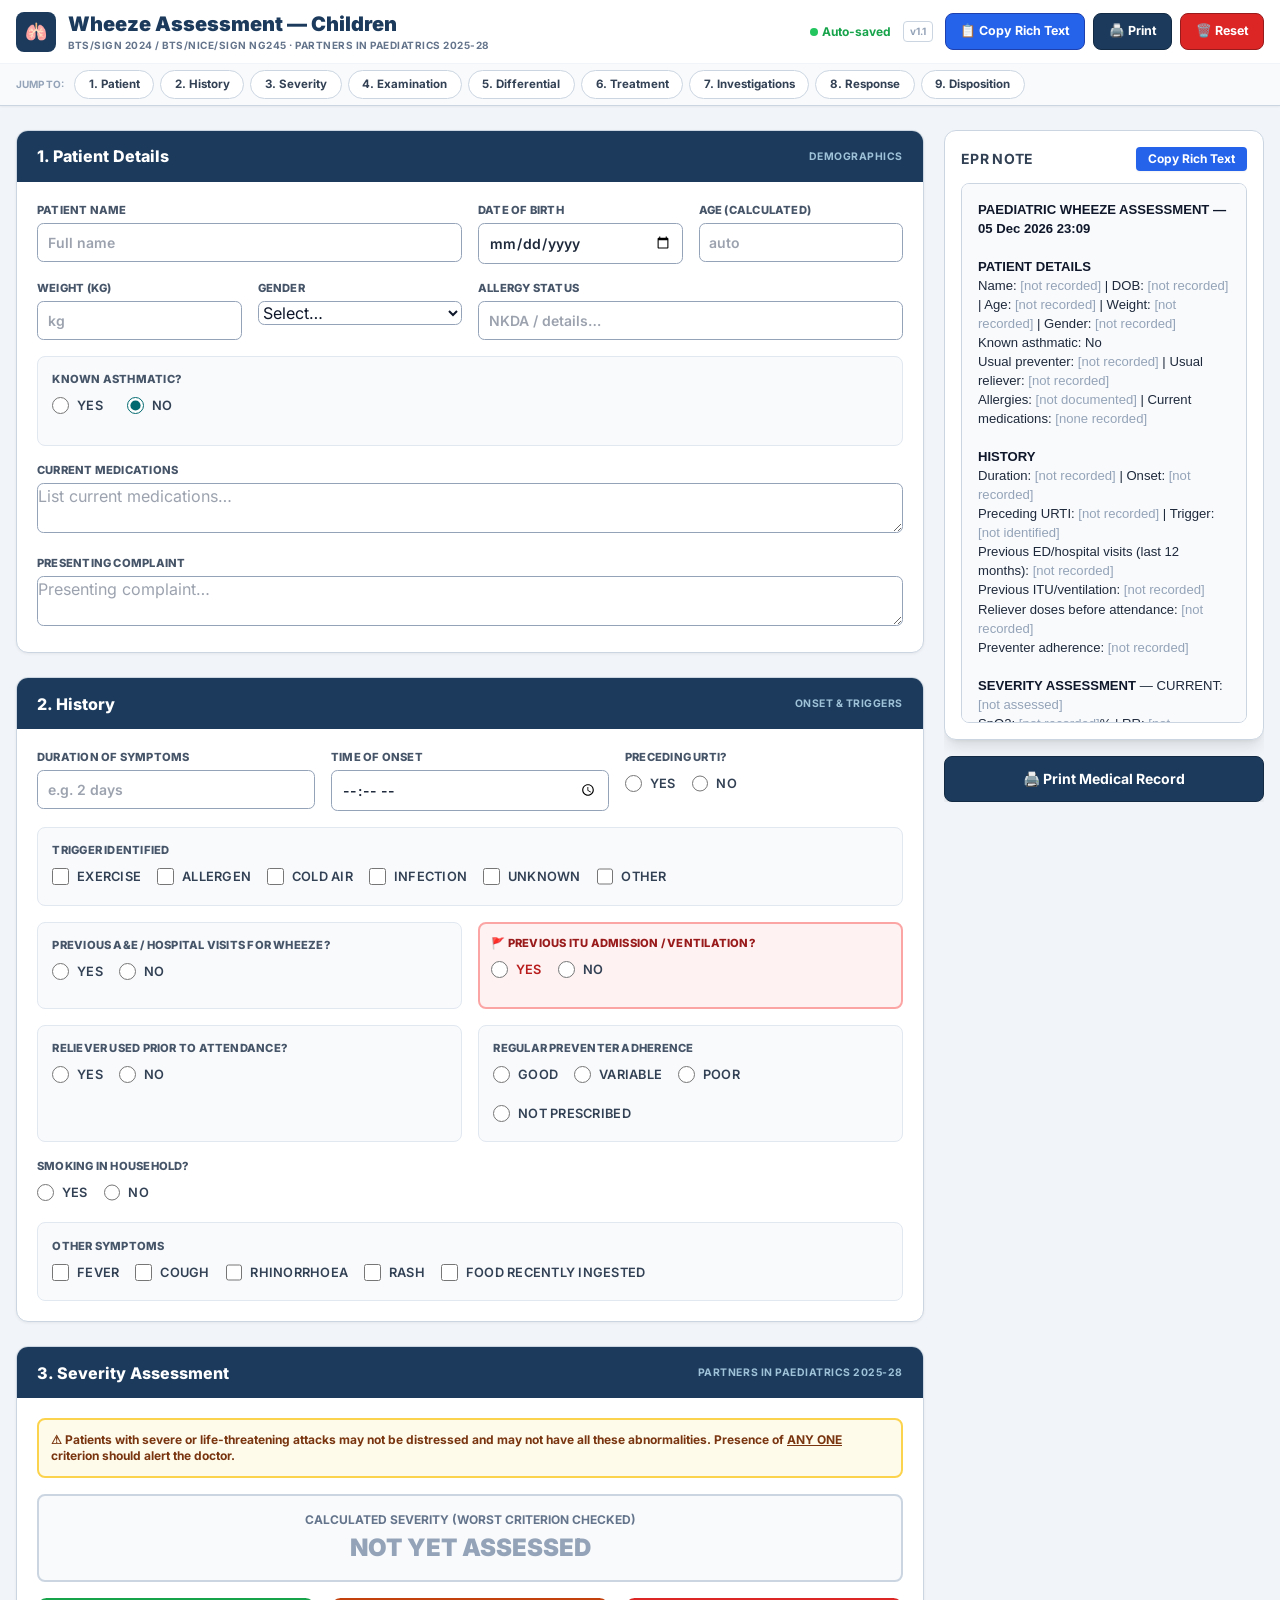
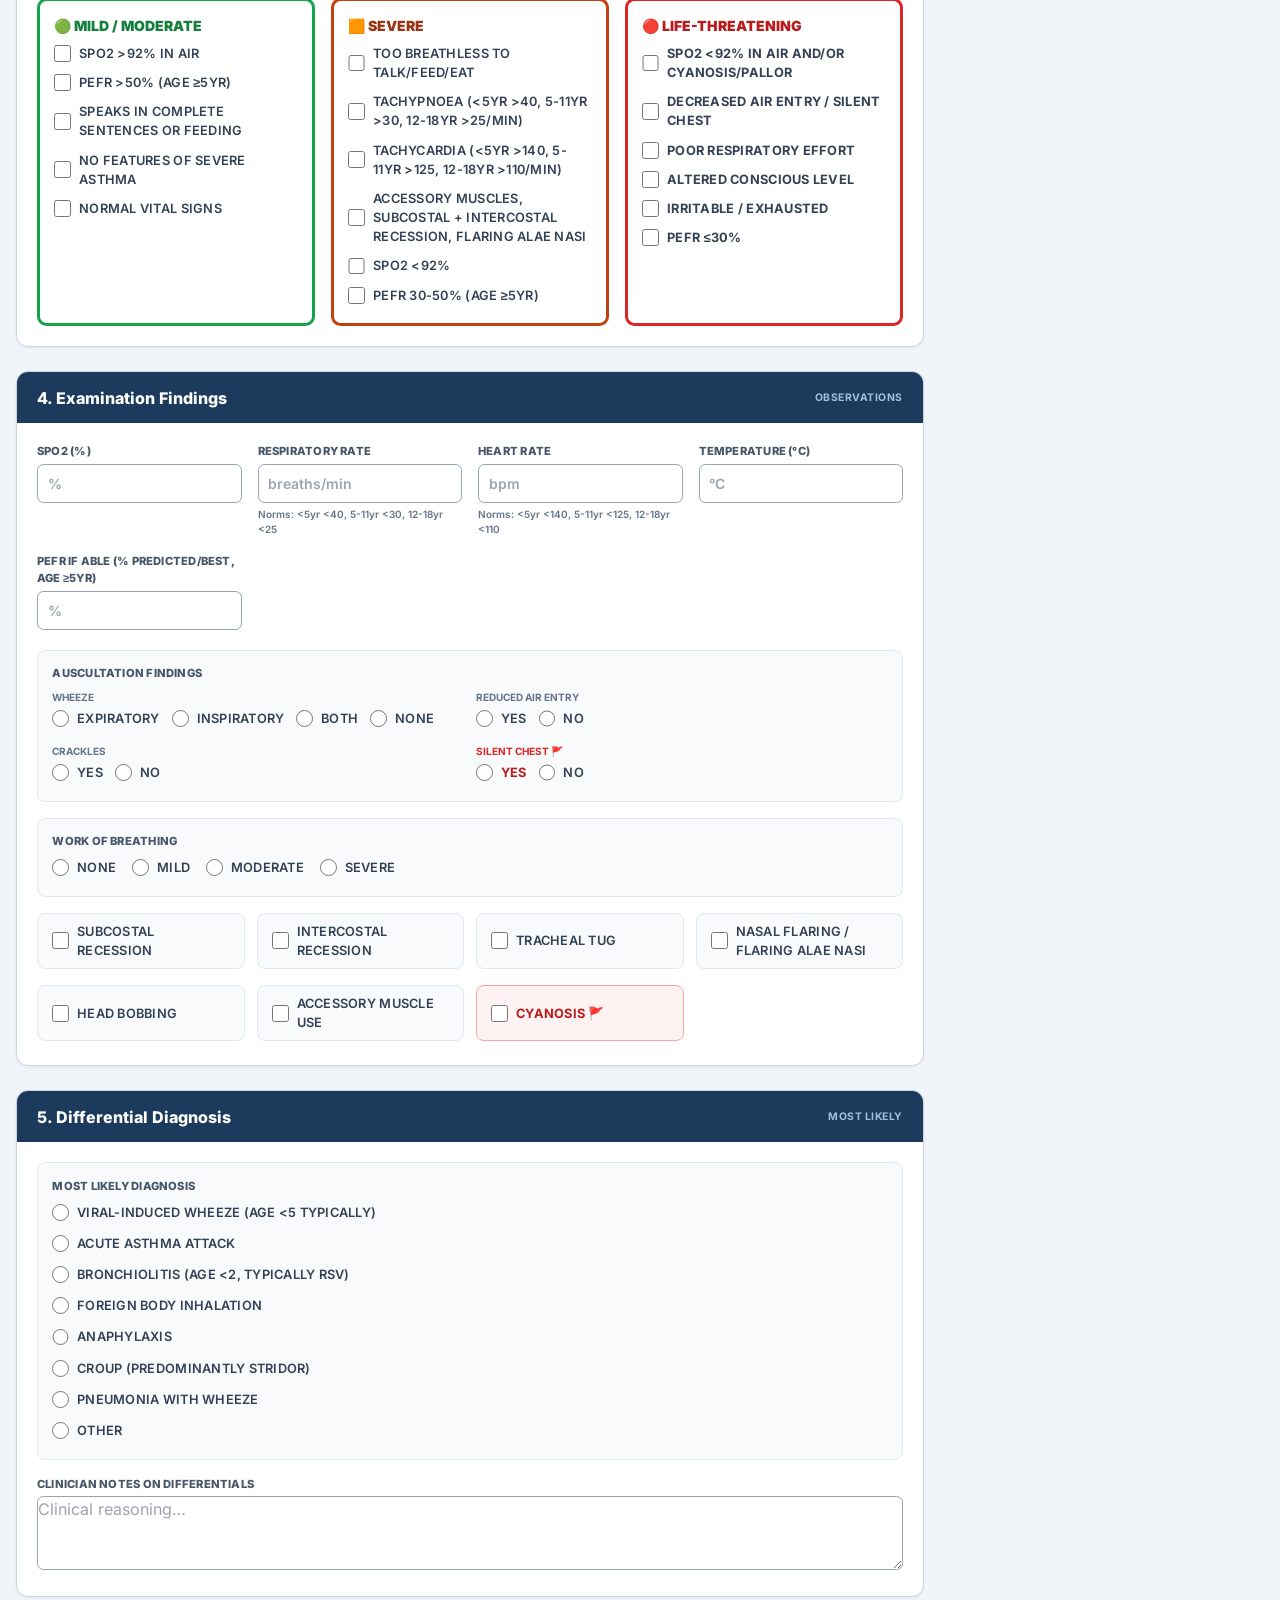
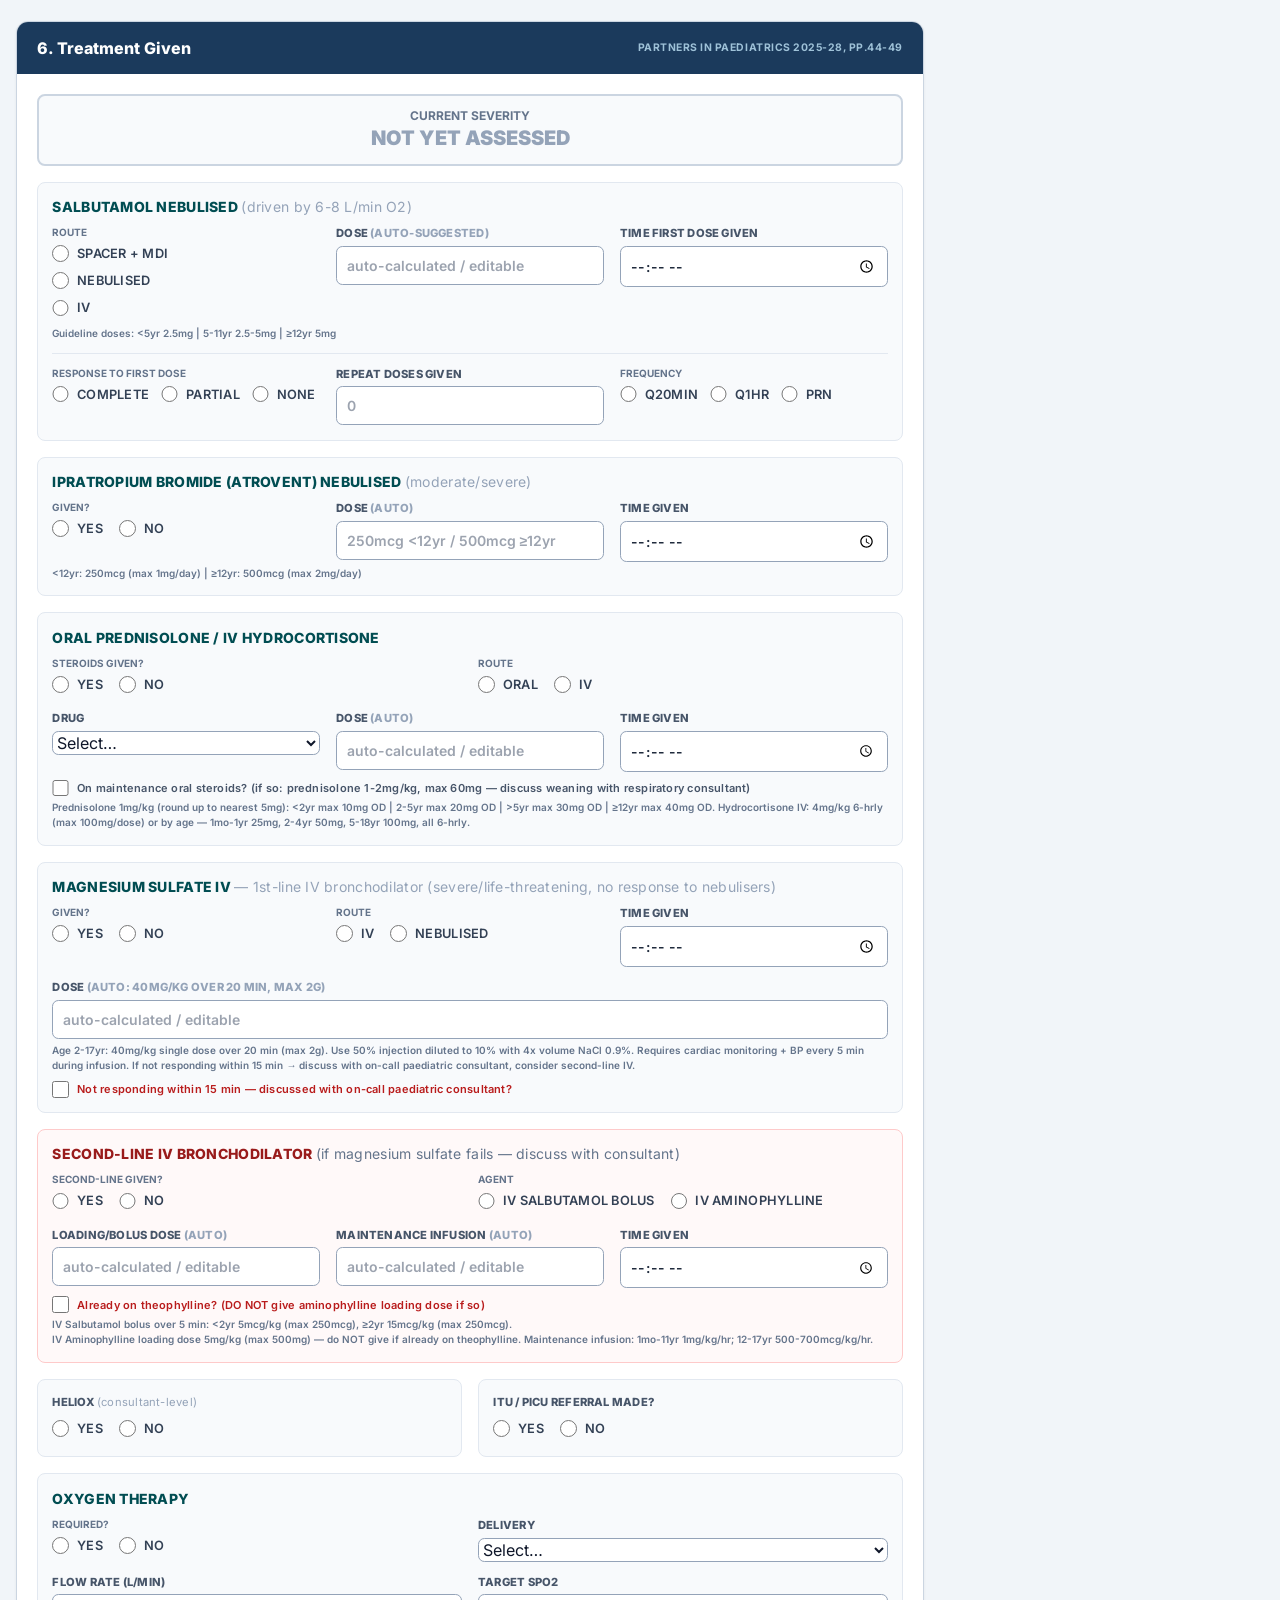
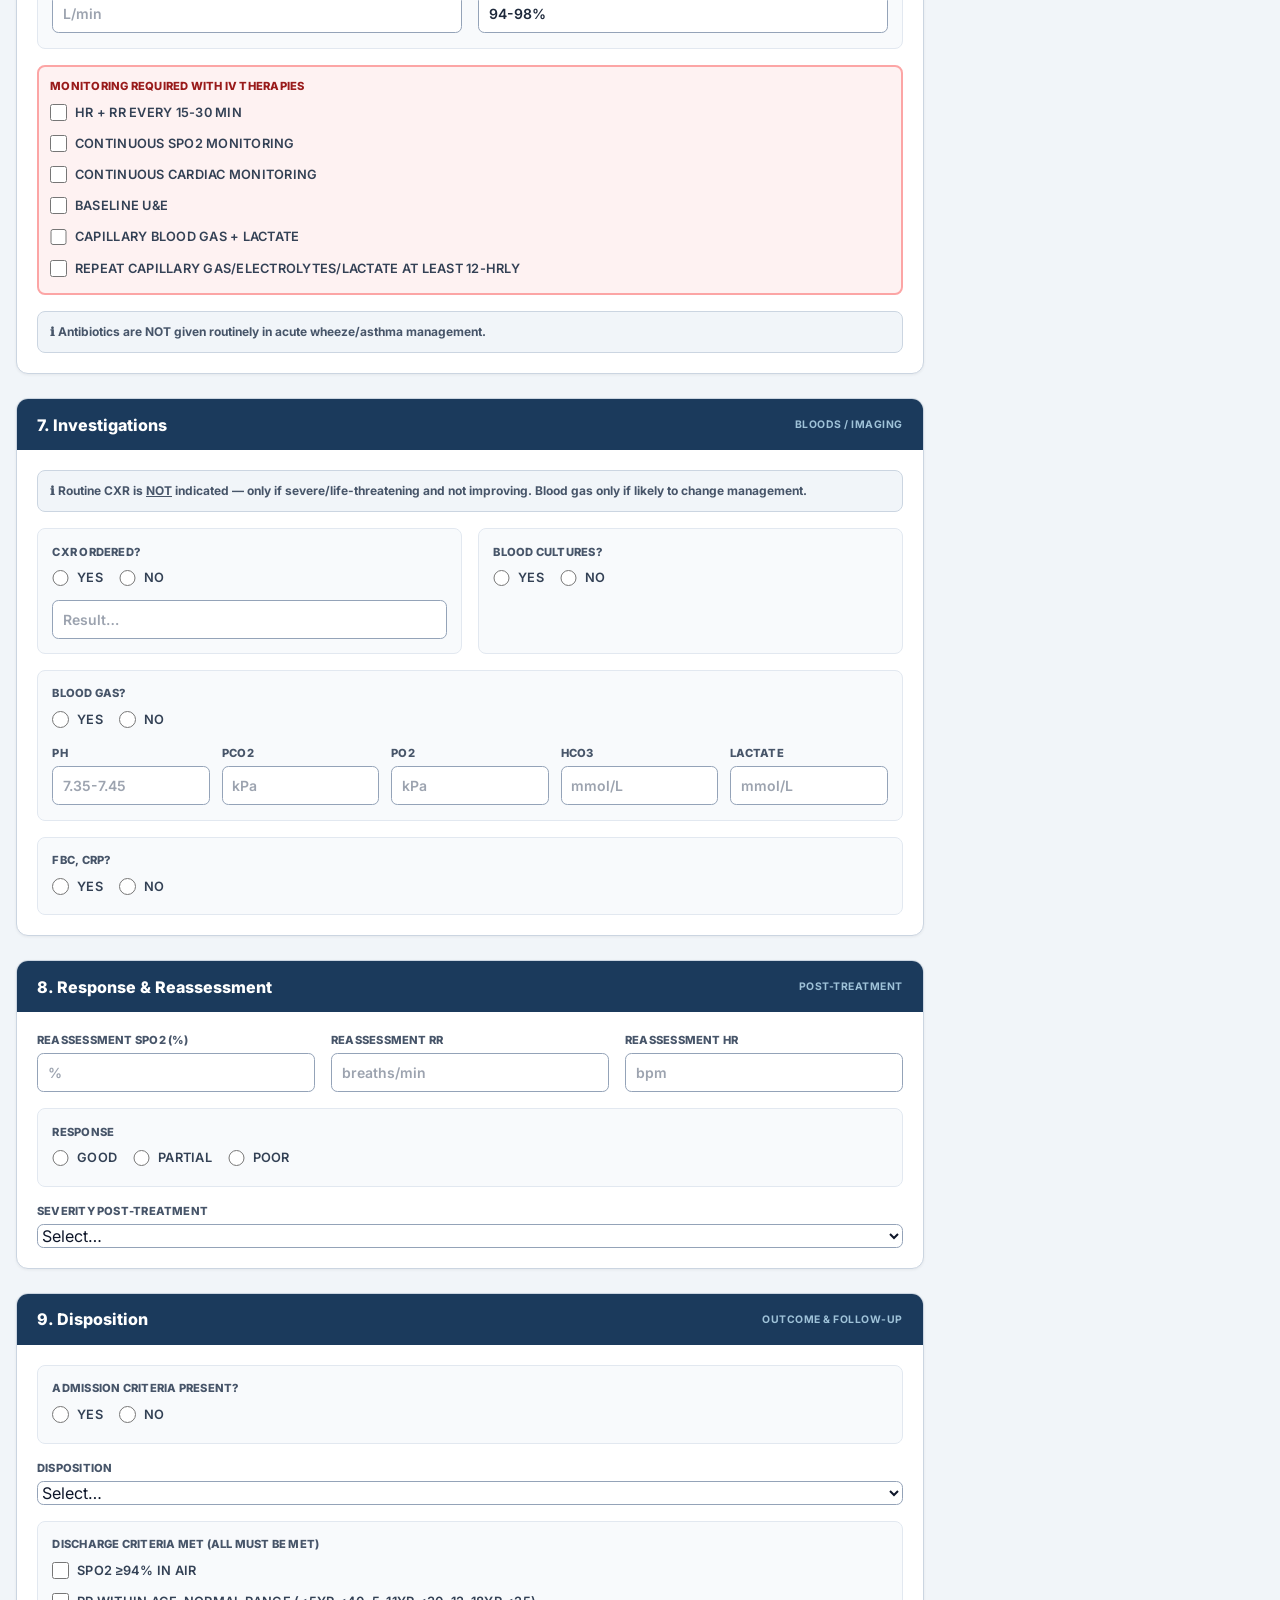
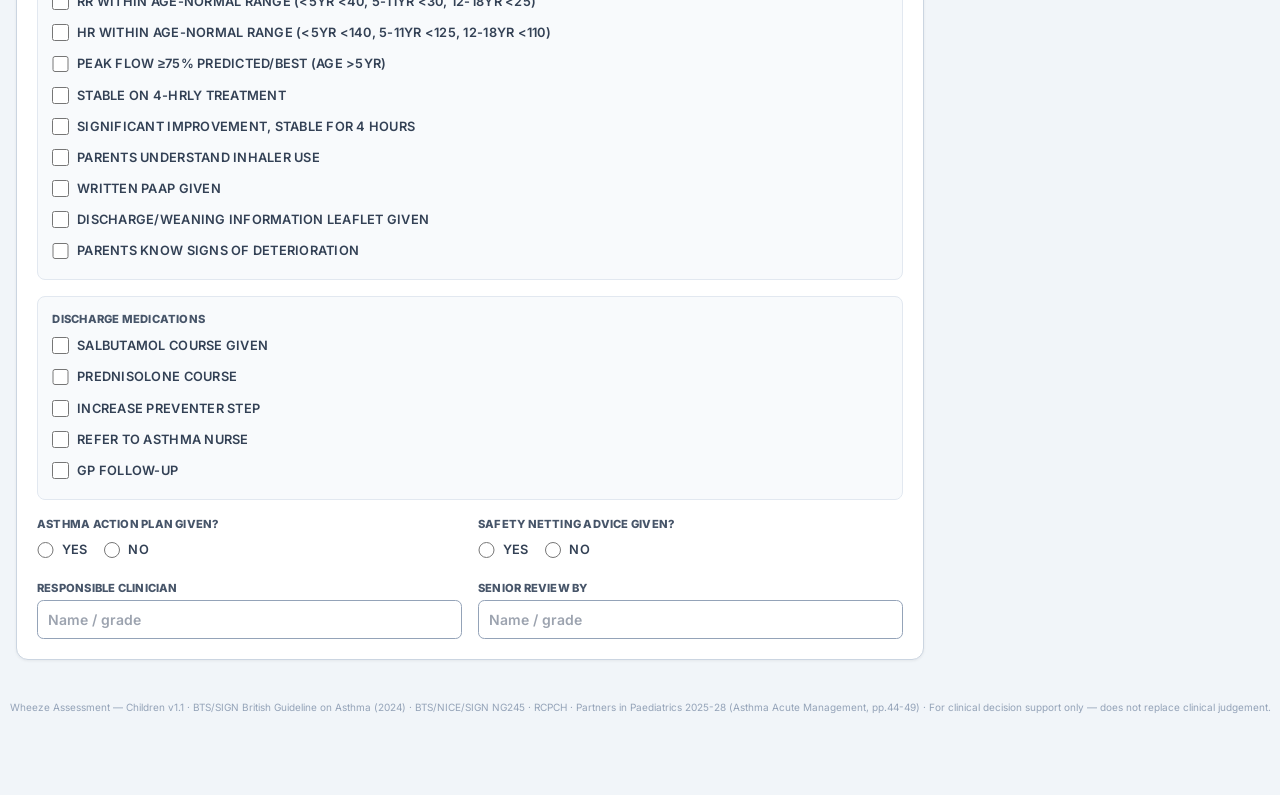
==== commit ff700a44: "Cite NG245 instead of withdrawn NICE NG80 NICE NG80 was updated and replaced by the joint BTS/NICE/S" ====
--- a/paed-wheeze-standalone.html
+++ b/paed-wheeze-standalone.html
@@ -162,10 +162,11 @@
   <header class="bg-white shadow-sm sticky top-0 z-50 border-b border-slate-300 no-print">
     <div class="max-w-[1400px] mx-auto px-4 py-2.5 flex flex-wrap justify-between items-center gap-2 border-b border-slate-100">
       <div class="flex items-center gap-3">
+        <img src="https://raw.githubusercontent.com/shakeymedic/wmem/main/emevidence_logo.png" alt="EM Evidence logo" width="44" height="44" style="height:44px;width:44px;flex-shrink:0;object-fit:contain" onerror="this.style.display='none'">
         <div class="w-10 h-10 rounded-lg flex items-center justify-center text-white font-black text-lg" style="background: var(--navy);">🫁</div>
         <div>
           <h1 class="text-lg md:text-xl font-black leading-none" style="color: var(--navy);">Wheeze Assessment — Children</h1>
-          <p class="text-[10px] text-slate-500 font-bold uppercase tracking-wider">BTS/SIGN 2024 / NICE NG80 · Partners in Paediatrics 2025-28</p>
+          <p class="text-[10px] text-slate-500 font-bold uppercase tracking-wider">BTS/SIGN 2024 / BTS/NICE/SIGN NG245 · Partners in Paediatrics 2025-28</p>
         </div>
       </div>
 
@@ -173,7 +174,7 @@
         <p id="autosave-indicator" class="hidden sm:flex text-xs text-green-600 font-bold items-center gap-1 mr-1">
           <span class="w-2 h-2 rounded-full bg-green-500 animate-pulse"></span> Auto-saved
         </p>
-        <span class="text-[10px] font-bold text-slate-400 border border-slate-300 rounded px-1.5 py-0.5 mr-1">v1.0</span>
+        <span class="text-[10px] font-bold text-slate-400 border border-slate-300 rounded px-1.5 py-0.5 mr-1">v1.1</span>
         <button type="button" id="copy-rich-text-btn" onclick="copyRichText()" class="btn bg-blue-600 text-white border-blue-800 hover:bg-blue-700">📋 Copy Rich Text</button>
         <button type="button" id="print-btn" class="btn btn-navy">🖨️ Print</button>
         <button type="button" id="reset-btn" class="btn btn-red">🗑️ Reset</button>
@@ -203,7 +204,7 @@
 
         <div class="hidden print-header text-center border-b-2 pb-3 mb-2" style="border-color: var(--navy);">
           <h1 class="text-2xl font-black" style="color: var(--navy);">Wheeze Assessment — Children</h1>
-          <p class="text-xs font-bold text-slate-500">BTS/SIGN British Guideline on Asthma (2024) / NICE NG80 / Partners in Paediatrics 2025-28</p>
+          <p class="text-xs font-bold text-slate-500">BTS/SIGN British Guideline on Asthma (2024) / BTS/NICE/SIGN NG245 / Partners in Paediatrics 2025-28</p>
         </div>
 
         <form id="wheeze-form" onsubmit="return false;" class="flex flex-col gap-6">
@@ -1058,7 +1059,7 @@
   </main>
 
   <footer class="no-print text-center text-[10px] text-slate-400 py-4">
-    Wheeze Assessment — Children v1.0 · BTS/SIGN British Guideline on Asthma (2024) · NICE NG80 · RCPCH · Partners in Paediatrics 2025-28 (Asthma Acute Management, pp.44-49) · For clinical decision support only — does not replace clinical judgement.
+    Wheeze Assessment — Children v1.1 · BTS/SIGN British Guideline on Asthma (2024) · BTS/NICE/SIGN NG245 · RCPCH · Partners in Paediatrics 2025-28 (Asthma Acute Management, pp.44-49) · For clinical decision support only — does not replace clinical judgement.
   </footer>
 
   
@@ -1120,7 +1121,7 @@
 
 // ============================================================
 // Wheeze Assessment — Children | script.js
-// BTS/SIGN British Guideline on Asthma (2024) / NICE NG80
+// BTS/SIGN British Guideline on Asthma (2024) / BTS/NICE/SIGN NG245
 // Partners in Paediatrics 2025-28 — Asthma Acute Management pp.44-49
 // ============================================================
 
